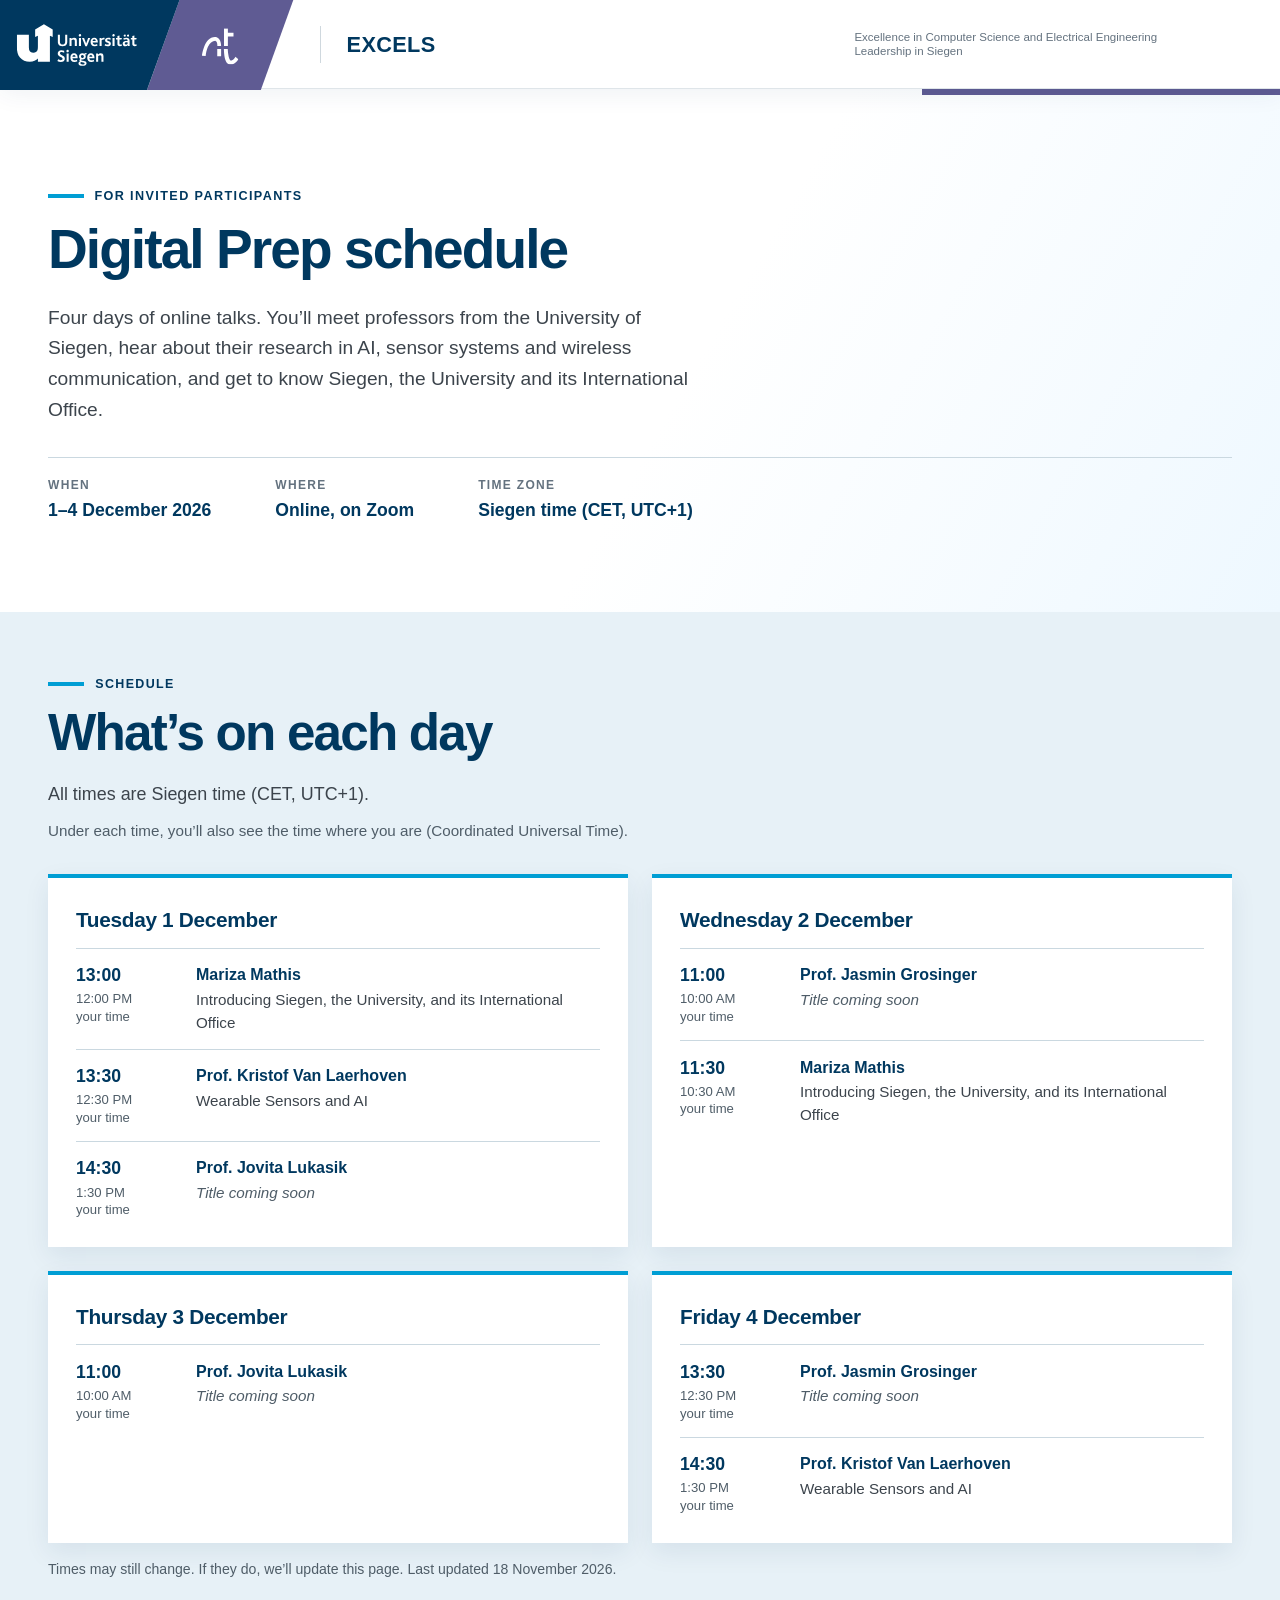
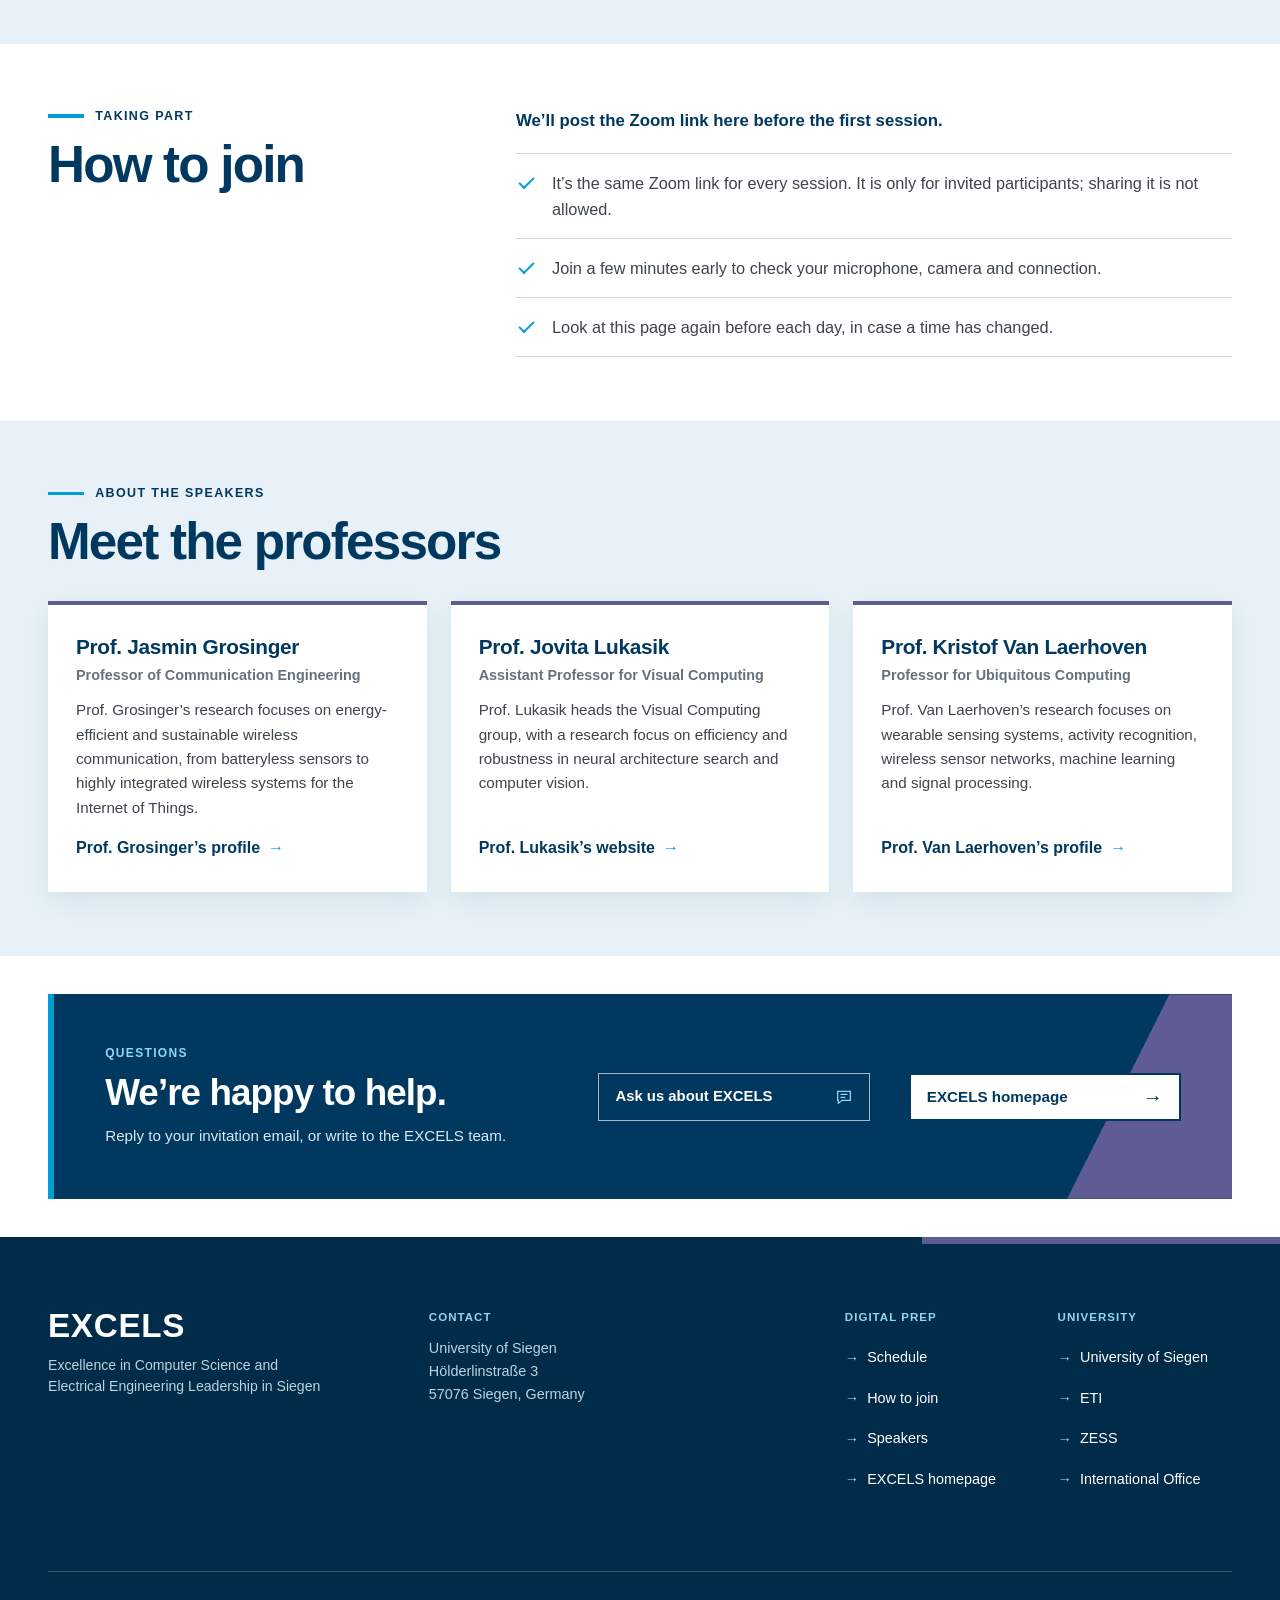
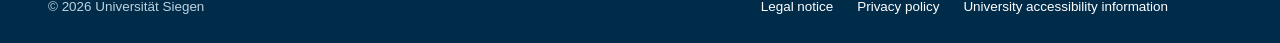
==== digital-prep-2026/index.html @ 5502cc77 "feat: add the Digital Prep 2026 page for invited participants Schedule with each visitor's local tim" ====
<!doctype html>
<html lang="en">
	<head>
		<meta charset="UTF-8" />
		<meta name="viewport" content="width=device-width, initial-scale=1.0" />
		<title>Digital Prep schedule, 1&ndash;4 December 2026 | EXCELS | University of Siegen</title>
		<meta name="description" content="The schedule, the speakers and the Zoom details for EXCELS Digital Prep, online from 1 to 4 December 2026." />
		<!-- For invited participants: kept out of search results and not linked from the main page. -->
		<meta name="robots" content="noindex" />
		<meta name="theme-color" content="#00385f" />
		<meta property="og:type" content="website" />
		<meta property="og:site_name" content="EXCELS &middot; University of Siegen" />
		<meta property="og:title" content="EXCELS Digital Prep schedule, 1&ndash;4 December 2026" />
		<meta property="og:description" content="The schedule, the speakers and how to join EXCELS Digital Prep." />
		<meta property="og:image" content="../Assets/og-excels.jpg" />
		<meta property="og:image:width" content="1200" />
		<meta property="og:image:height" content="630" />
		<meta property="og:image:alt" content="EXCELS, University of Siegen: research-oriented Master&rsquo;s pathway for international Bachelor&rsquo;s students." />
		<meta property="og:locale" content="en_GB" />
		<meta name="twitter:card" content="summary_large_image" />
		<script>document.documentElement.classList.add("js");</script>
		<link rel="icon" type="image/svg+xml" href="../Assets/favicon.svg" />
		<link rel="apple-touch-icon" href="../Assets/apple-touch-icon.png" />
		<link rel="stylesheet" href="../style.css?v=2026-11-18" />
		<style>
			/* Digital Prep page: builds on the shared style.css. */

			.dp-hero-shell {
				position: relative;
				z-index: 1;
				width: min(100%, 82rem);
				margin-inline: auto;
			}

			.dp-facts {
				display: flex;
				flex-wrap: wrap;
				gap: 1rem clamp(2rem, 5vw, 4rem);
				margin: 2rem 0 0;
				padding-top: 1.25rem;
				border-top: 1px solid var(--line);
			}

			.dp-facts dt {
				font-size: 0.75rem;
				font-weight: 700;
				line-height: 1.3;
				letter-spacing: 0.11em;
				text-transform: uppercase;
				color: var(--uni-grey);
			}

			.dp-facts dd {
				margin: 0.3rem 0 0;
				font-size: 1.1rem;
				font-weight: 700;
				line-height: 1.35;
				color: var(--uni-dark-blue);
			}

			.dp-hero-actions { margin-top: 1.75rem; }

			.dp-schedule-section,
			.dp-speakers-section { background: #e7f1f7; }

			.dp-timezone-note {
				margin-top: 0.6rem;
				font-size: 0.95rem;
				line-height: 1.55;
				color: #4f5d68;
			}

			.dp-days,
			.dp-speakers {
				display: grid;
				gap: clamp(1rem, 2vw, 1.5rem);
				margin: clamp(1.5rem, 2.5vw, 2rem) 0 0;
				padding: 0;
				list-style: none;
			}

			.dp-days { grid-template-columns: repeat(2, minmax(0, 1fr)); }
			.dp-speakers { grid-template-columns: repeat(3, minmax(0, 1fr)); }

			.dp-day,
			.dp-speaker-card {
				padding: clamp(1.25rem, 2.5vw, 1.75rem);
				border-top: 0.3rem solid var(--uni-light-blue);
				background: #ffffff;
				box-shadow: 0 0.55rem 1.5rem rgba(0, 56, 95, 0.08);
			}

			.dp-day-title,
			.dp-speaker-card h3 {
				margin: 0;
				font-size: clamp(1.15rem, 1.8vw, 1.3rem);
				line-height: 1.3;
				letter-spacing: -0.015em;
				color: var(--uni-dark-blue);
			}

			.dp-sessions {
				margin: 0.9rem 0 0;
				padding: 0;
				border-top: 1px solid var(--line);
				list-style: none;
			}

			.dp-session {
				display: grid;
				grid-template-columns: 6.5rem minmax(0, 1fr);
				gap: 1rem;
				padding: 0.9rem 0;
				border-bottom: 1px solid var(--line);
			}

			.dp-session:last-child { padding-bottom: 0; border-bottom: 0; }

			.dp-session-time {
				font-size: 1.1rem;
				font-weight: 700;
				line-height: 1.45;
				color: var(--uni-dark-blue);
			}

			.dp-local-time {
				display: block;
				margin-top: 0.1rem;
				font-size: 0.82rem;
				font-weight: 400;
				line-height: 1.35;
				color: #4f5d68;
			}

			/* Keeps the clock time on one line; "your time" wraps below it in narrow columns. */
			.dp-local-clock { white-space: nowrap; }

			.dp-speaker {
				font-weight: 700;
				line-height: 1.45;
				color: var(--uni-dark-blue);
			}

			.dp-talk {
				margin-top: 0.15rem;
				font-size: 0.95rem;
				line-height: 1.5;
			}

			.dp-talk-pending { font-style: italic; color: #4f5d68; }

			.dp-join-layout {
				display: grid;
				grid-template-columns: minmax(0, 0.75fr) minmax(0, 1.25fr);
				align-items: start;
				gap: var(--section-content-gap);
			}

			.dp-checklist {
				margin: 0;
				padding: 0;
				border-top: 1px solid var(--line);
				list-style: none;
			}

			.dp-checklist li {
				position: relative;
				padding: 1rem 0 1rem 2.25rem;
				border-bottom: 1px solid var(--line);
				font-size: 1.02rem;
				line-height: 1.6;
			}

			.dp-checklist li::before {
				content: "";
				position: absolute;
				top: 1.45rem;
				left: 0.2rem;
				width: 0.95rem;
				height: 0.5rem;
				border-bottom: 2px solid var(--uni-light-blue);
				border-left: 2px solid var(--uni-light-blue);
				transform: rotate(-45deg);
			}

			.dp-join-copy {
				display: grid;
				justify-items: start;
				gap: 1.25rem;
			}

			.dp-join-copy .dp-checklist { width: 100%; }

			.dp-zoom-pending {
				font-size: 1.05rem;
				font-weight: 700;
				line-height: 1.5;
				color: var(--uni-dark-blue);
			}

			.dp-speaker-card {
				display: flex;
				flex-direction: column;
				border-top-color: var(--faculty-purple);
			}

			.dp-speaker-role {
				margin-top: 0.3rem;
				font-size: 0.9rem;
				font-weight: 700;
				line-height: 1.4;
				color: var(--uni-grey);
			}

			.dp-speaker-bio {
				margin-top: 0.85rem;
				font-size: 0.95rem;
				line-height: 1.6;
			}

			.dp-speaker-link {
				display: inline-flex;
				align-items: center;
				align-self: flex-start;
				gap: 0.5rem;
				min-height: 2.75rem;
				margin-top: auto;
				padding-top: 0.75rem;
				font-weight: 700;
				color: var(--uni-dark-blue);
			}

			.dp-speaker-link > [aria-hidden="true"] {
				color: var(--uni-light-blue);
				transition: transform 0.2s ease;
			}

			.dp-speaker-link:hover {
				color: var(--uni-hover-blue);
				text-decoration: underline;
				text-decoration-thickness: 2px;
				text-underline-offset: 0.2rem;
			}

			.dp-speaker-link:hover > [aria-hidden="true"] { transform: translateX(0.2rem); }

			@media (max-width: 980px) {
				.dp-join-layout { grid-template-columns: 1fr; gap: 1.25rem; }
			}

			@media (max-width: 900px) {
				.dp-days,
				.dp-speakers { grid-template-columns: 1fr; }
			}

			@media (max-width: 700px) {
				.dp-session { grid-template-columns: 5.5rem minmax(0, 1fr); gap: 0.75rem; }
				.dp-session-time { font-size: 1.02rem; }
			}
		</style>
	</head>
	<body data-zoom-url="">
		<!-- Paste the Zoom invite link into data-zoom-url above. Until then the page says the link will follow; once set, the Join on Zoom buttons appear. -->
		<a class="skip-link" href="#main-content">Skip to main content</a>
		<header class="site-header">
			<div class="header-shell">
				<a class="university-link" href="https://www.uni-siegen.de/en/" aria-label="University of Siegen homepage (opens in a new tab)">
					<img class="university-logo" src="../Assets/uni-siegen-logo.svg" alt="University of Siegen" width="257" height="128" />
				</a>
				<a class="project-brand" href="../" aria-label="EXCELS homepage">
					<span class="project-name">EXCELS</span>
					<span class="project-expansion">Excellence in Computer Science and Electrical Engineering Leadership in Siegen</span>
				</a>
			</div>
		</header>

		<main id="main-content">
			<section class="hero dp-hero" aria-labelledby="dp-title">
				<div class="dp-hero-shell">
					<p class="hero-eyebrow">For invited participants</p>
					<h1 id="dp-title">Digital Prep schedule</h1>
					<p class="hero-lead">Four days of online talks. You&rsquo;ll meet professors from the University of Siegen, hear about their research in AI, sensor systems and wireless communication, and get to know Siegen, the University and its International Office.</p>
					<dl class="dp-facts">
						<div><dt>When</dt><dd>1&ndash;4 December 2026</dd></div>
						<div><dt>Where</dt><dd>Online, on Zoom</dd></div>
						<div><dt>Time zone</dt><dd>Siegen time (CET, UTC+1)</dd></div>
					</dl>
					<div class="dp-hero-actions" data-zoom-ready hidden>
						<a class="application-button application-button-primary" href="#joining" data-zoom-link><span>Join on Zoom</span><span class="application-button-arrow" aria-hidden="true">&rarr;</span></a>
					</div>
				</div>
			</section>

			<section id="schedule" class="section dp-schedule-section" aria-labelledby="schedule-title">
				<div class="section-shell">
					<header class="section-heading">
						<p class="section-eyebrow">Schedule</p>
						<h2 id="schedule-title">What&rsquo;s on each day</h2>
						<p class="section-lead">All times are Siegen time (CET, UTC+1).</p>
						<p class="dp-timezone-note" data-timezone-note hidden></p>
					</header>

					<!-- To change a time, edit both the datetime attribute and the visible time. The local-time line only appears when the two match. -->
					<ol class="dp-days" role="list">
						<li class="dp-day">
							<h3 class="dp-day-title"><time datetime="2026-12-01">Tuesday 1 December</time></h3>
							<ol class="dp-sessions" role="list">
								<li class="dp-session">
									<p class="dp-session-time"><time datetime="2026-12-01T13:00+01:00">13:00</time></p>
									<div>
										<p class="dp-speaker">Mariza Mathis</p>
										<p class="dp-talk">Introducing Siegen, the University, and its International Office</p>
									</div>
								</li>
								<li class="dp-session">
									<p class="dp-session-time"><time datetime="2026-12-01T13:30+01:00">13:30</time></p>
									<div>
										<p class="dp-speaker">Prof. Kristof Van Laerhoven</p>
										<p class="dp-talk">Wearable Sensors and AI</p>
									</div>
								</li>
								<li class="dp-session">
									<p class="dp-session-time"><time datetime="2026-12-01T14:30+01:00">14:30</time></p>
									<div>
										<p class="dp-speaker">Prof. Jovita Lukasik</p>
										<p class="dp-talk dp-talk-pending">Title coming soon</p>
									</div>
								</li>
							</ol>
						</li>
						<li class="dp-day">
							<h3 class="dp-day-title"><time datetime="2026-12-02">Wednesday 2 December</time></h3>
							<ol class="dp-sessions" role="list">
								<li class="dp-session">
									<p class="dp-session-time"><time datetime="2026-12-02T11:00+01:00">11:00</time></p>
									<div>
										<p class="dp-speaker">Prof. Jasmin Grosinger</p>
										<p class="dp-talk dp-talk-pending">Title coming soon</p>
									</div>
								</li>
								<li class="dp-session">
									<p class="dp-session-time"><time datetime="2026-12-02T11:30+01:00">11:30</time></p>
									<div>
										<p class="dp-speaker">Mariza Mathis</p>
										<p class="dp-talk">Introducing Siegen, the University, and its International Office</p>
									</div>
								</li>
							</ol>
						</li>
						<li class="dp-day">
							<h3 class="dp-day-title"><time datetime="2026-12-03">Thursday 3 December</time></h3>
							<ol class="dp-sessions" role="list">
								<li class="dp-session">
									<p class="dp-session-time"><time datetime="2026-12-03T11:00+01:00">11:00</time></p>
									<div>
										<p class="dp-speaker">Prof. Jovita Lukasik</p>
										<p class="dp-talk dp-talk-pending">Title coming soon</p>
									</div>
								</li>
							</ol>
						</li>
						<li class="dp-day">
							<h3 class="dp-day-title"><time datetime="2026-12-04">Friday 4 December</time></h3>
							<ol class="dp-sessions" role="list">
								<li class="dp-session">
									<p class="dp-session-time"><time datetime="2026-12-04T13:30+01:00">13:30</time></p>
									<div>
										<p class="dp-speaker">Prof. Jasmin Grosinger</p>
										<p class="dp-talk dp-talk-pending">Title coming soon</p>
									</div>
								</li>
								<li class="dp-session">
									<p class="dp-session-time"><time datetime="2026-12-04T14:30+01:00">14:30</time></p>
									<div>
										<p class="dp-speaker">Prof. Kristof Van Laerhoven</p>
										<p class="dp-talk">Wearable Sensors and AI</p>
									</div>
								</li>
							</ol>
						</li>
					</ol>

					<p class="key-dates-updated">Times may still change. If they do, we&rsquo;ll update this page. Last updated <time datetime="2026-11-18">18 November 2026</time>.</p>
				</div>
			</section>

			<section id="joining" class="section" aria-labelledby="joining-title">
				<div class="section-shell dp-join-layout">
					<header class="section-heading">
						<p class="section-eyebrow">Taking part</p>
						<h2 id="joining-title">How to join</h2>
					</header>
					<div class="dp-join-copy">
						<p class="dp-zoom-pending" data-zoom-pending>We&rsquo;ll post the Zoom link here before the first session.</p>
						<div data-zoom-ready hidden>
							<a class="application-button application-button-primary" href="#joining" data-zoom-link><span>Join on Zoom</span><span class="application-button-arrow" aria-hidden="true">&rarr;</span></a>
						</div>
						<ul class="dp-checklist" role="list">
							<li>It&rsquo;s the same Zoom link for every session. It is only for invited participants; sharing it is not allowed.</li>
							<li>Join a few minutes early to check your microphone, camera and connection.</li>
							<li>Look at this page again before each day, in case a time has changed.</li>
						</ul>
					</div>
				</div>
			</section>

			<section id="speakers" class="section dp-speakers-section" aria-labelledby="speakers-title">
				<div class="section-shell">
					<header class="section-heading">
						<p class="section-eyebrow">About the speakers</p>
						<h2 id="speakers-title">Meet the professors</h2>
					</header>
					<ul class="dp-speakers" role="list">
						<li class="dp-speaker-card">
							<h3>Prof. Jasmin Grosinger</h3>
							<p class="dp-speaker-role">Professor of Communication Engineering</p>
							<p class="dp-speaker-bio">Prof. Grosinger&rsquo;s research focuses on energy-efficient and sustainable wireless communication, from batteryless sensors to highly integrated wireless systems for the Internet of Things.</p>
							<a class="dp-speaker-link" href="https://www.uni-siegen.de/en/prof-dr-jasmin-grosinger"><span>Prof. Grosinger&rsquo;s profile</span><span aria-hidden="true">&rarr;</span></a>
						</li>
						<li class="dp-speaker-card">
							<h3>Prof. Jovita Lukasik</h3>
							<p class="dp-speaker-role">Assistant Professor for Visual Computing</p>
							<p class="dp-speaker-bio">Prof. Lukasik heads the Visual Computing group, with a research focus on efficiency and robustness in neural architecture search and computer vision.</p>
							<a class="dp-speaker-link" href="https://jovitalukasik.github.io"><span>Prof. Lukasik&rsquo;s website</span><span aria-hidden="true">&rarr;</span></a>
						</li>
						<li class="dp-speaker-card">
							<h3>Prof. Kristof Van Laerhoven</h3>
							<p class="dp-speaker-role">Professor for Ubiquitous Computing</p>
							<p class="dp-speaker-bio">Prof. Van Laerhoven&rsquo;s research focuses on wearable sensing systems, activity recognition, wireless sensor networks, machine learning and signal processing.</p>
							<a class="dp-speaker-link" href="https://ubi29.informatik.uni-siegen.de/usi/team_kvl.html"><span>Prof. Van Laerhoven&rsquo;s profile</span><span aria-hidden="true">&rarr;</span></a>
						</li>
					</ul>
				</div>
			</section>

			<section class="application-invitation" aria-labelledby="dp-contact-title">
				<div class="section-shell">
					<div class="application-final-cta">
						<div class="application-cta-copy">
							<p class="panel-kicker">Questions</p>
							<h2 id="dp-contact-title">We&rsquo;re happy to help.</h2>
							<p class="application-cta-note">Reply to your invitation email, or write to the EXCELS team.</p>
						</div>
						<a id="excels-contact" class="application-contact-link" href="../#faq">
							<span>Ask us about EXCELS</span>
							<svg viewBox="0 0 24 24" width="18" height="18" aria-hidden="true" focusable="false"><path d="M3.5 4.5h17v12h-11l-5 4v-4h-1Z" /><path d="M8 8.5h8M8 12.5h5" /></svg>
						</a>
						<a class="application-button" href="../"><span>EXCELS homepage</span><span class="application-button-arrow" aria-hidden="true">&rarr;</span></a>
					</div>
				</div>
			</section>
		</main>

		<footer class="site-footer">
			<div class="site-footer-main">
				<div class="footer-identity">
					<p class="footer-wordmark">EXCELS</p>
					<p class="footer-expansion">Excellence in Computer Science and Electrical Engineering Leadership in Siegen</p>
				</div>

				<div class="footer-contact">
					<h2 class="footer-heading">Contact</h2>
					<address>University of Siegen<br /><span lang="de">H&ouml;lderlinstra&szlig;e 3</span><br />57076 Siegen, Germany</address>
				</div>

				<nav class="footer-links" aria-label="Footer">
					<div>
						<h2 class="footer-heading">Digital Prep</h2>
						<ul>
							<li><a href="#schedule"><span aria-hidden="true">&rarr;</span>Schedule</a></li>
							<li><a href="#joining"><span aria-hidden="true">&rarr;</span>How to join</a></li>
							<li><a href="#speakers"><span aria-hidden="true">&rarr;</span>Speakers</a></li>
							<li><a href="../"><span aria-hidden="true">&rarr;</span>EXCELS homepage</a></li>
						</ul>
					</div>
					<div>
						<h2 class="footer-heading">University</h2>
						<ul>
							<li><a href="https://www.uni-siegen.de/en/"><span aria-hidden="true">&rarr;</span>University of Siegen</a></li>
							<li><a href="https://www.uni-siegen.de/en/nt/elektrotechnik-informatik/department-of-electrical-engineering-and-computer-science"><span aria-hidden="true">&rarr;</span>ETI</a></li>
							<li><a href="https://www.zess.uni-siegen.de/"><span aria-hidden="true">&rarr;</span>ZESS</a></li>
							<li><a href="https://www.uni-siegen.de/en/team/international-office"><span aria-hidden="true">&rarr;</span>International Office</a></li>
						</ul>
					</div>
				</nav>
			</div>

			<div class="site-footer-legal">
				<p>&copy; <span data-current-year>2026</span> <span lang="de">Universit&auml;t Siegen</span></p>
				<nav aria-label="Legal information">
					<ul>
						<li><a href="https://www.uni-siegen.de/impressum">Legal notice</a></li>
						<li><a href="https://www.uni-siegen.de/en/privacy-policy">Privacy policy</a></li>
						<li><a href="https://www.uni-siegen.de/en/declaration-on-accessibility">University accessibility information</a></li>
					</ul>
				</nav>
			</div>
		</footer>

		<a class="back-to-top" href="#main-content" title="Back to top">
			<svg viewBox="0 0 24 24" width="22" height="22" aria-hidden="true" focusable="false"><path d="M12 19V5M5.5 11.5 12 5l6.5 6.5" /></svg>
			<span class="sr-only">Back to top</span>
		</a>

		<script>
			// Shows the Join on Zoom buttons once data-zoom-url on <body> holds the invite link.
			(() => {
				const zoomUrl = document.body.dataset.zoomUrl?.trim();

				if (!zoomUrl || !/^https:\/\//i.test(zoomUrl)) return;

				document.querySelectorAll("[data-zoom-link]").forEach((link) => { link.href = zoomUrl; });
				document.querySelectorAll("[data-zoom-ready]").forEach((element) => { element.hidden = false; });
				document.querySelectorAll("[data-zoom-pending]").forEach((element) => { element.hidden = true; });
			})();

			// Adds each session's start in the visitor's own time zone under the Siegen time.
			(() => {
				const siegen = "Europe/Berlin";
				let visitor;

				try {
					visitor = Intl.DateTimeFormat().resolvedOptions().timeZone;
				} catch (error) {
					return;
				}

				if (!visitor) return;

				const clock = (date, timeZone) => new Intl.DateTimeFormat("en-GB", { timeZone, hour: "2-digit", minute: "2-digit", hourCycle: "h23" }).format(date);
				const day = (date, timeZone) => new Intl.DateTimeFormat("en-GB", { timeZone, year: "numeric", month: "2-digit", day: "2-digit" }).format(date);
				let firstShown = null;

				document.querySelectorAll(".dp-session-time time[datetime]").forEach((element) => {
					const start = new Date(element.getAttribute("datetime"));

					if (Number.isNaN(start.getTime())) return;
					// A half-edited entry gets no local time rather than a wrong one.
					if (clock(start, siegen) !== element.textContent.trim()) return;

					const sameDay = day(start, visitor) === day(start, siegen);

					if (sameDay && clock(start, visitor) === clock(start, siegen)) return;

					const options = { timeZone: visitor, hour: "numeric", minute: "2-digit" };

					if (!sameDay) options.weekday = "short";

					const local = document.createElement("span");
					const localClock = document.createElement("span");
					local.className = "dp-local-time";
					localClock.className = "dp-local-clock";
					localClock.textContent = new Intl.DateTimeFormat(undefined, options).format(start);
					local.append(localClock, " your\u00a0time");
					element.after(local);
					firstShown = firstShown || start;
				});

				const note = document.querySelector("[data-timezone-note]");

				if (!note || !firstShown) return;

				let zoneName = visitor.replace(/_/g, " ");

				try {
					const part = new Intl.DateTimeFormat("en-GB", { timeZone: visitor, timeZoneName: "long" }).formatToParts(firstShown).find((item) => item.type === "timeZoneName");
					if (part) zoneName = part.value;
				} catch (error) {
					// Keep the time zone name from the device settings.
				}

				note.textContent = `Under each time, you\u2019ll also see the time where you are (${zoneName}).`;
				note.hidden = false;
			})();
		</script>
		<script src="../script.js?v=2026-10-28"></script>
	</body>
</html>
---- style.css ----
:root {
	--uni-dark-blue: #00385f;
	--uni-navy: #002b49;
	--uni-hover-blue: #005b8f;
	--uni-light-blue: #009ed4;
	--uni-pale-blue: #eef8ff;
	--uni-grey: #64727f;
	--uni-text: #3c444c;
	--faculty-purple: #5f5b93;
	--surface-soft: #f7fafc;
	--surface-mist: #e7eef2;
	--line: #cad8e0;
	--line-strong: #adbdc7;
	--on-dark-text: #dce8ef;
	--on-dark-accent: #8fd8f0;
	--focus-ring: var(--uni-hover-blue);
	--font-university: Calibri, Arial, system-ui, -apple-system, "Segoe UI", sans-serif;
	--section-space: clamp(3.5rem, 5vw, 5rem);
	--section-space-compact: clamp(3rem, 4vw, 4rem);
	--section-inline: clamp(1rem, 4vw, 3rem);
	--section-content-gap: clamp(1.75rem, 3vw, 2.5rem);
	--section-major-gap: clamp(3rem, 5vw, 4.5rem);
	--section-transition-space: clamp(2rem, 3vw, 2.5rem);
}

*, *::before, *::after { box-sizing: border-box; }

[hidden] { display: none !important; }

html {
	scroll-behavior: smooth;
	scroll-padding-top: 8rem;
}

body {
	margin: 0;
	background: #ffffff;
	color: var(--uni-text);
	font-family: var(--font-university);
	line-height: 1.7;
	overflow-x: hidden;
}

a { color: inherit; text-decoration: none; }
p { margin: 0; }

a:focus-visible,
button:focus-visible,
summary:focus-visible,
[tabindex]:focus-visible {
	outline: 3px solid var(--focus-ring);
	outline-offset: 4px;
}

.skip-link {
	position: fixed;
	top: 0.75rem;
	left: 0.75rem;
	z-index: 1000;
	padding: 0.65rem 1rem;
	border-radius: 6px;
	background: var(--uni-dark-blue);
	color: #ffffff;
	transform: translateY(-160%);
}

.skip-link:focus { transform: translateY(0); }

.sr-only {
	position: absolute;
	width: 1px;
	height: 1px;
	padding: 0;
	margin: -1px;
	overflow: hidden;
	clip: rect(0, 0, 0, 0);
	white-space: nowrap;
	border: 0;
}

/* Header */

.site-header {
	position: sticky;
	top: 0;
	z-index: 100;
	width: 100%;
	background: #ffffff;
	border-bottom: 1px solid #dfe5e9;
	box-shadow: 0 0.25rem 1.5rem rgba(0, 56, 95, 0.07);
	color: var(--uni-dark-blue);
}

.header-shell {
	position: relative;
	display: grid;
	grid-template-columns: auto minmax(13rem, 1fr) auto;
	align-items: center;
	gap: clamp(1rem, 2vw, 2rem);
	width: 100%;
	min-height: 5.5rem;
	margin-inline: 0;
	padding: 0 clamp(1rem, 4vw, 3rem) 0 0;
}

.university-link {
	position: relative;
	z-index: 2;
	display: block;
	align-self: start;
	flex: none;
	width: clamp(15.4rem, 23vw, 23rem);
	height: clamp(4.693rem, 7.01vw, 7.01rem);
	margin-bottom: min(0rem, calc(5.5rem - clamp(4.693rem, 7.01vw, 7.01rem)));
	background-image: url("Assets/uni-siegen-nt-logo.svg");
	background-repeat: no-repeat;
	background-position: right top;
	background-size: auto 100%;
	overflow: visible;
}

/* The University wordmark fills this share of the lockup; the faculty mark is the background image. */
.university-logo {
	display: block;
	width: 61.190476%;
	height: 100%;
}

.project-brand {
	display: grid;
	grid-template-columns: auto minmax(0, 22rem);
	align-items: center;
	gap: 0.9rem;
	min-width: 0;
	padding-left: clamp(1rem, 2vw, 1.75rem);
	border-left: 1px solid #cfd8de;
}

.project-name {
	font-size: clamp(1.2rem, 1.7vw, 1.55rem);
	font-weight: 700;
	letter-spacing: 0.015em;
}

.project-expansion {
	font-size: 0.72rem;
	font-weight: 400;
	line-height: 1.25;
	color: var(--uni-grey);
}

.site-header nav {
	display: flex;
	align-items: center;
	justify-content: flex-end;
	gap: clamp(0.75rem, 1.5vw, 1.4rem);
}

.site-header nav a {
	position: relative;
	padding: 0.75rem 0;
	font-size: 0.92rem;
	font-weight: 700;
	line-height: 1.2;
	color: var(--uni-text);
	transition: color 0.2s ease;
}

.site-header nav a:not(.nav-application)::after {
	content: "";
	position: absolute;
	left: 0;
	bottom: 0.4rem;
	width: 100%;
	height: 2px;
	background: var(--uni-light-blue);
	transform: scaleX(0);
	transform-origin: right;
	transition: transform 0.2s ease;
}

.site-header nav a:hover { color: var(--uni-dark-blue); }
.site-header nav a:hover::after { transform: scaleX(1); transform-origin: left; }

.site-header nav .nav-application {
	min-height: 2.75rem;
	padding: 0.78rem 1rem;
	background: var(--uni-dark-blue);
	color: #ffffff;
}

.site-header nav .nav-application:hover { background: var(--uni-navy); color: #ffffff; }

.nav-toggle {
	display: none;
	width: 3rem;
	height: 3rem;
	padding: 0.65rem;
	border: 1px solid #b9c6ce;
	background: #ffffff;
	color: var(--uni-dark-blue);
	cursor: pointer;
}

.nav-toggle > span:not(.sr-only) { display: block; width: 100%; height: 2px; margin: 5px 0; background: currentColor; transition: transform 0.2s ease, opacity 0.2s ease; }
.nav-toggle[aria-expanded="true"] > span:nth-of-type(2) { transform: translateY(7px) rotate(45deg); }
.nav-toggle[aria-expanded="true"] > span:nth-of-type(3) { opacity: 0; }
.nav-toggle[aria-expanded="true"] > span:nth-of-type(4) { transform: translateY(-7px) rotate(-45deg); }

/* Hero */

.hero {
	position: relative;
	padding: clamp(3.5rem, 7vw, 6.5rem) clamp(1rem, 4vw, 3rem);
	overflow: hidden;
	background: linear-gradient(120deg, #ffffff 0%, #ffffff 54%, var(--uni-pale-blue) 100%);
	color: var(--uni-text);
}

.hero::before {
	content: "";
	position: absolute;
	top: 0;
	right: 0;
	width: min(28vw, 26rem);
	height: 0.4rem;
	background: var(--faculty-purple);
}

.hero-shell {
	position: relative;
	z-index: 1;
	display: grid;
	grid-template-columns: minmax(0, 1.02fr) minmax(24rem, 0.98fr);
	align-items: start;
	gap: clamp(2.5rem, 6vw, 6rem);
	width: min(100%, 82rem);
	margin-inline: auto;
}

.hero-content { max-width: 43rem; }

.hero-eyebrow {
	display: inline-flex;
	align-items: center;
	gap: 0.65rem;
	margin: 0 0 1.15rem;
	font-size: 0.79rem;
	font-weight: 700;
	line-height: 1.3;
	letter-spacing: 0.11em;
	text-transform: uppercase;
	color: var(--uni-dark-blue);
}

.hero-eyebrow::before {
	content: "";
	width: 2.25rem;
	height: 0.22rem;
	background: var(--uni-light-blue);
}

.hero h1 {
	max-width: 100%;
	margin: 0;
	font-size: clamp(2.7rem, 4.3vw, 4rem);
	font-weight: 700;
	line-height: 0.99;
	letter-spacing: -0.035em;
	color: var(--uni-dark-blue);
}

.hero-lead {
	max-width: 40rem;
	margin: 1.6rem 0 0;
	font-size: clamp(1.05rem, 1.5vw, 1.22rem);
	line-height: 1.6;
	color: var(--uni-text);
}

.hero-actions {
	display: grid;
	justify-items: start;
	gap: 0.6rem;
	margin-top: 2rem;
}

.application-button {
	display: inline-flex;
	align-items: center;
	justify-content: space-between;
	gap: 1rem;
	min-height: 3rem;
	padding: 0.65rem 1rem;
	border: 2px solid var(--uni-dark-blue);
	background: #ffffff;
	font: inherit;
	font-size: 0.95rem;
	font-weight: 800;
	line-height: 1.2;
	color: var(--uni-dark-blue);
	text-align: center;
	text-decoration: none;
	white-space: nowrap;
	transition: background 0.2s ease, border-color 0.2s ease, color 0.2s ease, transform 0.2s ease;
}

.application-button:hover {
	background: var(--uni-pale-blue);
	transform: translateY(-2px);
}

.application-button > span:first-child {
	flex: none;
	white-space: nowrap;
}

.application-button-arrow {
	flex: none;
	font-size: 1.25rem;
	font-weight: 400;
	line-height: 1;
	transition: transform 0.2s ease;
}

.application-button:hover .application-button-arrow { transform: translateX(0.2rem); }

.application-button-primary {
	min-width: 15rem;
	border-color: var(--uni-dark-blue);
	background: var(--uni-dark-blue);
	color: #ffffff;
}

.application-button-primary:hover {
	border-color: var(--uni-hover-blue);
	background: var(--uni-hover-blue);
}

.application-deadline {
	display: grid;
	grid-template-columns: 1.75rem minmax(0, 1fr);
	align-items: center;
	gap: 0.55rem;
	color: var(--uni-dark-blue);
	text-align: left;
}

.application-deadline svg {
	width: 1.75rem;
	height: 1.75rem;
	fill: none;
	stroke: var(--uni-light-blue);
	stroke-width: 1.7;
	stroke-linecap: round;
	stroke-linejoin: round;
}

.application-deadline > span { min-width: 0; }

.application-deadline-label {
	display: block;
	font-size: 0.72rem;
	font-weight: 700;
	line-height: 1.3;
	letter-spacing: 0.055em;
	text-transform: uppercase;
	color: var(--uni-grey);
}

.application-deadline-value {
	display: block;
	margin-top: 0.08rem;
	font-size: 0.9rem;
	font-weight: 700;
	line-height: 1.35;
}

.hero-media { position: relative; align-self: start; margin: 0; }

.hero-image-frame {
	position: relative;
	overflow: hidden;
	aspect-ratio: 16 / 9;
	background: #d8e4ea;
}

.hero-image-frame::after {
	content: "";
	position: absolute;
	inset: 0;
	background: var(--faculty-purple);
	clip-path: polygon(100% 0, 100% 100%, 76% 100%);
	pointer-events: none;
}

.hero-image-frame img {
	display: block;
	width: 100%;
	height: 100%;
	object-fit: cover;
	object-position: 50% 48%;
}

.hero-glance {
	position: relative;
	z-index: 2;
	width: min(22rem, calc(100% - 2rem));
	margin: -2rem 0 0 -2.25rem;
	padding: 1.5rem 1.65rem;
	border: 1px solid #cfd8de;
	background: #ffffff;
	box-shadow: 0 0.75rem 2rem rgba(0, 56, 95, 0.06);
}

.hero-glance-kicker {
	margin: 0 0 0.75rem;
	font-size: 0.72rem;
	font-weight: 700;
	line-height: 1.3;
	letter-spacing: 0.08em;
	text-transform: uppercase;
	color: var(--uni-dark-blue);
}

.hero-glance-list {
	display: grid;
	gap: 0.8rem;
	margin: 0;
}

.hero-glance-list div + div {
	padding-top: 0.8rem;
	border-top: 1px solid #dfe5e9;
}

.hero-glance-list dt {
	font-size: 1.05rem;
	font-weight: 700;
	line-height: 1.35;
	color: var(--uni-dark-blue);
}

.hero-glance-list dd {
	margin: 0.15rem 0 0;
	font-size: 0.95rem;
	line-height: 1.45;
	color: var(--uni-text);
}

/* Shared section structure */

.section {
	padding: var(--section-space) var(--section-inline);
	background: #ffffff;
	color: var(--uni-text);
}

.section-shell {
	width: min(100%, 82rem);
	margin-inline: auto;
}

.section-heading {
	max-width: 48rem;
}

.section-eyebrow {
	display: flex;
	align-items: center;
	gap: 0.7rem;
	margin: 0 0 0.85rem;
	font-size: 0.78rem;
	font-weight: 700;
	line-height: 1.3;
	letter-spacing: 0.11em;
	text-transform: uppercase;
	color: var(--uni-dark-blue);
}

.section-eyebrow::before {
	content: "";
	width: 2.25rem;
	height: 0.22rem;
	background: var(--uni-light-blue);
}

.section h2 {
	margin: 0;
	font-size: clamp(2.25rem, 4vw, 3.35rem);
	font-weight: 700;
	line-height: 1.05;
	letter-spacing: -0.035em;
	color: var(--uni-dark-blue);
}

.section h2.section-eyebrow {
	margin: 0 0 0.85rem;
	font-size: 0.78rem;
	line-height: 1.3;
	letter-spacing: 0.11em;
}

.section-lead {
	max-width: 46rem;
	margin-top: 1.25rem;
	font-size: clamp(1.04rem, 1.4vw, 1.18rem);
	line-height: 1.65;
	color: var(--uni-text);
}

.panel-kicker {
	margin: 0 0 0.75rem;
	font-size: 0.75rem;
	font-weight: 700;
	line-height: 1.3;
	letter-spacing: 0.11em;
	text-transform: uppercase;
	color: #a9def1;
}

.link-rows {
	display: grid;
	margin: var(--section-content-gap) 0 0;
	padding: 0;
	border-top: 1px solid var(--line);
	list-style: none;
}

.link-rows li { border-bottom: 1px solid var(--line); }

.link-rows a {
	display: flex;
	align-items: center;
	justify-content: space-between;
	gap: 1.25rem;
	min-height: 3.5rem;
	padding: 0.8rem 0.25rem 0.8rem 0;
	font-size: 1rem;
	font-weight: 700;
	line-height: 1.4;
	color: var(--uni-dark-blue);
	transition: color 0.2s ease;
}

.link-rows a > [aria-hidden="true"] {
	flex: none;
	font-size: 1.2rem;
	font-weight: 400;
	color: var(--uni-light-blue);
	transition: transform 0.2s ease;
}

.link-rows a:hover { color: var(--uni-hover-blue); }
.link-rows a:hover > [aria-hidden="true"] { transform: translateX(0.25rem); }

/* Quick facts */

.overview-section {
	padding-block: var(--section-space-compact);
	background: var(--surface-mist);
}

.overview-section .section-heading { margin-bottom: var(--section-content-gap); }

.glance-stats {
	display: grid;
	grid-template-columns: repeat(4, minmax(0, 1fr));
	gap: clamp(1.5rem, 4vw, 4rem);
	margin: 0;
}

.glance-stats > div { min-width: 0; }

.glance-stats dt {
	font-size: 0.76rem;
	font-weight: 700;
	line-height: 1.35;
	letter-spacing: 0.065em;
	text-transform: uppercase;
	color: #586773;
}

.glance-stats dd {
	margin: 0.65rem 0 0;
	font-size: clamp(1.25rem, 2vw, 1.65rem);
	font-weight: 700;
	line-height: 1.18;
	letter-spacing: -0.025em;
	color: var(--uni-dark-blue);
}

/* Eligibility */

.eligibility-section h2 { max-width: 18ch; }

.eligibility-layout {
	display: grid;
	grid-template-columns: minmax(0, 1.1fr) minmax(20rem, 0.9fr);
	align-items: start;
	gap: clamp(3rem, 5vw, 5rem);
}

.eligibility-list {
	display: grid;
	gap: 0;
	margin: clamp(1.5rem, 2.5vw, 1.875rem) 0 0;
	padding: 0;
	border-top: 1px solid #d8e1e6;
	list-style: none;
}

.eligibility-list li {
	position: relative;
	display: grid;
	grid-template-columns: 10.5rem minmax(0, 1fr);
	gap: 1.25rem;
	padding: 0.8rem 0 0.8rem 2rem;
	border-bottom: 1px solid #d8e1e6;
}

.eligibility-list li::before {
	content: "";
	position: absolute;
	top: 1.1rem;
	left: 0.15rem;
	width: 0.8rem;
	height: 0.42rem;
	border-bottom: 3px solid var(--uni-light-blue);
	border-left: 3px solid var(--uni-light-blue);
	transform: rotate(-45deg);
}

.eligibility-list strong {
	font-size: 0.94rem;
	line-height: 1.45;
	color: var(--uni-dark-blue);
}

.eligibility-list span {
	font-size: 0.98rem;
	line-height: 1.45;
	color: var(--uni-text);
}

.outreach-panel {
	display: flex;
	flex-direction: column;
	gap: 1.5rem;
	align-self: center;
	min-width: 0;
	width: 100%;
	margin: 0;
}

.outreach-map {
	display: block;
	width: 100%;
	height: auto;
}

.outreach-glance {
	--focus-ring: var(--on-dark-accent);
	width: 100%;
	padding: clamp(1.35rem, 2.5vw, 2rem);
	background: var(--uni-dark-blue);
	color: #ffffff;
	text-align: left;
}

.outreach-glance .panel-kicker { color: inherit; }

.outreach-glance-copy {
	font-size: 1.05rem;
	line-height: 1.6;
	color: inherit;
}

/* Pathway */

.pathway-section { background: var(--uni-pale-blue); }

.pathway-heading,
.pathway-heading .section-lead { max-width: 100%; }

.process-track {
	display: grid;
	grid-template-columns: repeat(4, minmax(0, 1fr));
	gap: 1px;
	margin: var(--section-content-gap) 0 0;
	padding: 1px;
	background: var(--line);
	list-style: none;
}

.process-step {
	display: flex;
	flex-direction: column;
	min-width: 0;
	min-height: 17rem;
	padding: clamp(1.25rem, 2vw, 1.65rem);
	background: var(--surface-soft);
}

.process-number {
	display: inline-flex;
	align-items: center;
	justify-content: center;
	width: 2.75rem;
	height: 2.75rem;
	margin: 0 0 1.35rem;
	background: var(--uni-dark-blue);
	font-size: 0.78rem;
	font-weight: 700;
	letter-spacing: 0.06em;
	color: #ffffff;
}

.process-step > div { min-width: 0; }

.process-step h3 {
	margin: 0;
	font-size: clamp(1.2rem, 1.8vw, 1.45rem);
	line-height: 1.15;
	letter-spacing: -0.02em;
	color: var(--uni-dark-blue);
}

.process-step p {
	margin-top: 0.85rem;
	font-size: 0.88rem;
	line-height: 1.55;
	color: var(--uni-text);
}

/* Master's study and research */

.study-research-heading,
.study-research-heading .section-lead { max-width: 100%; }

.degree-grid {
	display: grid;
	grid-template-columns: repeat(3, minmax(0, 1fr));
	gap: 1.25rem;
	margin-top: var(--section-content-gap);
}

.degree-card {
	display: flex;
	flex-direction: column;
	min-width: 0;
	padding: clamp(1.75rem, 3vw, 2.5rem);
	border: 1px solid var(--line);
	background: var(--surface-soft);
}

.degree-card-header {
	padding-bottom: 1.5rem;
	border-bottom: 1px solid var(--line);
}

.degree-type {
	display: flex;
	align-items: center;
	gap: 0.65rem;
	margin: 0 0 0.6rem;
	font-size: 0.76rem;
	font-weight: 700;
	line-height: 1.35;
	letter-spacing: 0.08em;
	text-transform: uppercase;
	color: var(--uni-grey);
}

.degree-type span {
	padding: 0.3rem 0.5rem;
	background: var(--uni-dark-blue);
	font-size: 0.68rem;
	color: #ffffff;
}

.degree-card h3 {
	margin: 0;
	font-size: clamp(2rem, 3.2vw, 2.7rem);
	line-height: 1.05;
	letter-spacing: -0.03em;
	color: var(--uni-dark-blue);
}

.degree-summary {
	margin: 1.5rem 0 2rem;
	font-size: 1rem;
	line-height: 1.65;
	color: var(--uni-text);
}

.official-programme-link {
	display: flex;
	align-items: center;
	justify-content: space-between;
	gap: 1rem;
	min-height: 3rem;
	margin-top: auto;
	padding-top: 0.85rem;
	border-top: 1px solid var(--line);
	font-size: 0.95rem;
	font-weight: 700;
	line-height: 1.35;
	color: var(--uni-dark-blue);
	transition: color 0.2s ease;
}

.official-programme-link > [aria-hidden="true"] {
	flex: none;
	font-size: 1.2rem;
	font-weight: 400;
	color: var(--uni-light-blue);
	transition: transform 0.2s ease;
}

.official-programme-link:hover { color: var(--uni-hover-blue); }
.official-programme-link:hover > [aria-hidden="true"] { transform: translateX(0.25rem); }

.masters-admission-note {
	--focus-ring: var(--on-dark-accent);
	display: grid;
	grid-template-columns: minmax(0, 1fr) minmax(22.5rem, 0.62fr);
	align-items: end;
	gap: clamp(2rem, 5vw, 5rem);
	margin-top: var(--section-content-gap);
	padding: clamp(2rem, 4vw, 3.25rem);
	background: var(--uni-dark-blue);
	color: #ffffff;
}

.masters-admission-note .panel-kicker { color: var(--on-dark-accent); }

.masters-admission-note h3 {
	margin: 0;
	font-size: clamp(1.65rem, 3vw, 2.3rem);
	line-height: 1.1;
	letter-spacing: -0.025em;
	color: #ffffff;
}

.masters-admission-note > div > p:last-child {
	margin-top: 1rem;
	font-size: 0.96rem;
	line-height: 1.65;
	color: var(--on-dark-text);
}

.masters-admission-links {
	display: grid;
	gap: 0.7rem;
	margin: 0;
	padding: 0;
	list-style: none;
}

.masters-admission-links a {
	display: flex;
	align-items: center;
	justify-content: space-between;
	gap: 1rem;
	min-height: 3.3rem;
	padding: 0.85rem 1rem;
	border: 1px solid rgba(255, 255, 255, 0.55);
	font-size: 0.88rem;
	font-weight: 700;
	line-height: 1.4;
	color: #ffffff;
}

.masters-admission-links a:hover { background: rgba(255, 255, 255, 0.1); }
.masters-admission-links a > [aria-hidden="true"] { flex: none; color: var(--on-dark-accent); }

.zess-environment,
.zess-stories {
	margin-top: var(--section-major-gap);
}

.zess-stories-heading h3,
.zess-research-heading h3 {
	margin: 0;
	font-size: clamp(1.9rem, 3.2vw, 2.7rem);
	line-height: 1.08;
	letter-spacing: -0.03em;
	color: var(--uni-dark-blue);
}

.zess-research-intro {
	max-width: 76rem;
	margin-top: 1.25rem;
	font-size: clamp(1.04rem, 1.4vw, 1.18rem);
	line-height: 1.55;
	text-wrap: pretty;
	color: var(--uni-text);
}

.zess-research-cards {
	display: grid;
	grid-template-columns: repeat(3, minmax(0, 1fr));
	gap: clamp(1.25rem, 2.5vw, 2.25rem);
	margin-top: var(--section-content-gap);
}

.zess-research-card {
	display: flex;
	flex-direction: column;
	min-width: 0;
}

.zess-research-card img {
	display: block;
	width: 100%;
	height: auto;
	aspect-ratio: 3 / 2;
	border-radius: 0.2rem;
	background: var(--uni-pale-blue);
	object-fit: cover;
}

.research-card-data img { object-position: 50% 18%; }
.research-card-imaging img { object-position: 50% 52%; }

.zess-research-card h4 {
	margin: 1rem 0 0;
	font-size: clamp(1.25rem, 2vw, 1.5rem);
	line-height: 1.15;
	letter-spacing: -0.02em;
	text-wrap: balance;
	color: var(--uni-dark-blue);
}

.zess-research-card > p {
	margin-top: 0.65rem;
	font-size: 0.98rem;
	line-height: 1.55;
	color: var(--uni-text);
}

.zess-research-card > .research-credit {
	margin-top: 0.8rem;
	font-size: 0.75rem;
	line-height: 1.4;
	color: var(--uni-grey);
}

.zess-story-grid {
	display: grid;
	grid-template-columns: repeat(3, minmax(0, 1fr));
	gap: clamp(1.5rem, 3vw, 3rem);
	margin-top: var(--section-content-gap);
}

.zess-story-card {
	--focus-ring: var(--on-dark-accent);
	display: flex;
	flex-direction: column;
	min-width: 0;
	background: var(--uni-dark-blue);
}

.zess-story-image {
	overflow: hidden;
	aspect-ratio: 16 / 9;
	background: var(--uni-dark-blue);
	clip-path: polygon(0 0, 100% 0, 80% 100%, 0 100%);
}

.zess-story-image img {
	display: block;
	width: 100%;
	height: 100%;
	object-fit: cover;
}

.zess-story-forum .zess-story-image img { object-position: 50% 45%; }

.zess-story-awards .zess-story-image img {
	object-position: 50% 28%;
	transform: scale(1.18);
}

.zess-story-copy {
	display: flex;
	flex: 1;
	flex-direction: column;
	justify-content: flex-start;
	padding: clamp(1.5rem, 2.6vw, 2.25rem);
}

.zess-story-copy h4 {
	margin: 0;
	font-size: clamp(1.45rem, 2.2vw, 1.85rem);
	line-height: 1.08;
	letter-spacing: -0.025em;
	color: #ffffff;
}

.zess-story-copy > p:not(.panel-kicker):not(.zess-story-credit) {
	margin-top: 1rem;
	font-size: 0.94rem;
	line-height: 1.6;
	color: var(--on-dark-text);
}

.zess-story-credit {
	margin-top: auto;
	padding-top: 1.35rem;
	font-size: 0.72rem;
	line-height: 1.45;
	color: #a9c2d1;
}

.zess-link {
	display: inline-flex;
	align-items: center;
	gap: 0.6rem;
	align-self: flex-start;
	margin-top: 1.4rem;
	padding-bottom: 0.25rem;
	border-bottom: 2px solid var(--uni-light-blue);
	font-size: 0.92rem;
	font-weight: 700;
	line-height: 1.4;
	color: #ffffff;
}

.zess-link:hover { color: #c6effc; }

/* Life in Siegen and student support */

.siegen-experience-section { background: var(--surface-mist); }

.siegen-experience-heading { max-width: none; }

.siegen-experience-lead,
.student-support-lead {
	margin: 0;
	font-size: clamp(1.04rem, 1.4vw, 1.18rem);
	line-height: 1.6;
	color: var(--uni-text);
}

.siegen-experience-lead {
	max-width: none;
	margin-top: 1.35rem;
}

.siegen-experience-grid {
	display: grid;
	grid-template-columns: minmax(22rem, 0.8fr) minmax(0, 1.2fr);
	align-items: center;
	gap: clamp(2rem, 5vw, 4.5rem);
	margin-top: var(--section-content-gap);
}

.siegen-link-panel {
	min-width: 0;
	width: 100%;
	max-width: 29rem;
}

.siegen-link-panel h3 {
	margin: 0;
	font-size: clamp(1.9rem, 3vw, 2.6rem);
	line-height: 1.06;
	letter-spacing: -0.03em;
	color: var(--uni-dark-blue);
}

.siegen-city-media {
	position: relative;
	min-width: 0;
	width: min(100%, 44rem);
	margin: 0;
	justify-self: end;
}

.siegen-city-image {
	position: relative;
	overflow: hidden;
	aspect-ratio: 16 / 9;
	background: #d8e4ea;
}

.siegen-city-image::after {
	content: "";
	position: absolute;
	inset: 0;
	background: var(--faculty-purple);
	clip-path: polygon(100% 0, 100% 100%, 76% 100%);
	pointer-events: none;
}

.siegen-city-image img {
	display: block;
	width: 100%;
	height: 100%;
	object-fit: cover;
	object-position: 50% 44%;
}

.student-support-section { padding-bottom: var(--section-transition-space); }

.student-support-layout {
	display: grid;
	grid-template-columns: minmax(0, 0.95fr) minmax(24rem, 1fr);
	grid-template-areas: "visual copy";
	align-items: center;
	gap: clamp(3rem, 7vw, 7rem);
}

.student-support-copy {
	grid-area: copy;
	min-width: 0;
}

.student-support-lead {
	max-width: 43rem;
	margin-top: 1.35rem;
}

.student-support-media {
	grid-area: visual;
	min-width: 0;
	margin: 0;
}

.student-support-media img {
	display: block;
	width: 100%;
	height: auto;
	aspect-ratio: 6 / 5;
	clip-path: polygon(12% 0, 100% 0, 88% 100%, 0 100%);
	object-fit: cover;
	object-position: 50% 42%;
}

/* Application guide */

.application-section { padding-top: var(--section-transition-space); }

.application-heading,
.application-heading .section-lead { max-width: 100%; }

.application-checklist-block { margin-top: var(--section-major-gap); }

.application-subheading { max-width: 58rem; }
.application-subheading .panel-kicker { color: var(--uni-dark-blue); }

.application-subheading h3 {
	margin: 0;
	font-size: clamp(1.65rem, 3vw, 2.3rem);
	line-height: 1.1;
	letter-spacing: -0.025em;
	color: var(--uni-dark-blue);
}

.application-process-list {
	display: grid;
	grid-template-columns: repeat(5, minmax(0, 1fr));
	gap: 1px;
	margin: 2rem 0 0;
	padding: 1px;
	background: var(--line);
	list-style: none;
}

.application-process-list li {
	display: flex;
	flex-direction: column;
	min-width: 0;
	min-height: 17rem;
	padding: clamp(1.25rem, 2vw, 1.65rem);
	background: var(--surface-soft);
}

.application-process-list li > div { min-width: 0; }

.application-step-number {
	display: inline-flex;
	align-items: center;
	justify-content: center;
	flex: none;
	width: 3.25rem;
	height: 3.25rem;
	margin: 0 0 1.35rem;
	background: var(--uni-dark-blue);
	font-size: 0.86rem;
	font-weight: 700;
	letter-spacing: 0.06em;
	color: #ffffff;
}

.application-process-list h4 {
	margin: 0;
	font-size: clamp(1.08rem, 1.55vw, 1.3rem);
	line-height: 1.15;
	letter-spacing: -0.02em;
	text-wrap: balance;
	color: var(--uni-dark-blue);
}

.application-process-list p {
	margin-top: 0.85rem;
	font-size: 0.88rem;
	line-height: 1.55;
	color: var(--uni-text);
}

.application-process-list a,
.key-date-copy a {
	font-weight: 700;
	color: var(--uni-dark-blue);
	text-decoration: underline;
	text-decoration-color: var(--uni-light-blue);
	text-decoration-thickness: 2px;
	text-underline-offset: 0.2rem;
}

.application-process-list a:hover,
.key-date-copy a:hover { color: var(--uni-hover-blue); }

.application-materials { margin-top: var(--section-major-gap); }

.application-materials-layout {
	display: grid;
	grid-template-columns: minmax(0, 2fr) minmax(18rem, 0.8fr);
	align-items: start;
	gap: clamp(2rem, 5vw, 4.5rem);
	margin-top: var(--section-content-gap);
}

.application-materials-list {
	display: grid;
	gap: 0.75rem;
	margin: 0;
	padding: 0;
	list-style: none;
}

.application-material-item {
	border: 1px solid var(--line-strong);
	background: #ffffff;
}

.application-material-item summary {
	position: relative;
	display: flex;
	align-items: center;
	min-height: 4.25rem;
	padding: 0.9rem 3.75rem 0.9rem 1.35rem;
	list-style: none;
	color: var(--uni-dark-blue);
	cursor: pointer;
	transition: background 0.2s ease, color 0.2s ease;
}

.application-material-item summary::-webkit-details-marker { display: none; }
.application-material-item summary::marker { content: ""; }

.application-material-item summary::after {
	content: "";
	position: absolute;
	right: 1.35rem;
	top: 50%;
	width: 0.65rem;
	height: 0.65rem;
	border-right: 2px solid var(--uni-light-blue);
	border-bottom: 2px solid var(--uni-light-blue);
	transform: translateY(-70%) rotate(45deg);
	transition: transform 0.2s ease;
}

.application-material-item details[open] summary { background: var(--surface-soft); }
.application-material-item details[open] summary::after { transform: translateY(-25%) rotate(225deg); }
.application-material-item summary:hover { color: var(--uni-hover-blue); }

.application-material-title {
	font-size: clamp(1.08rem, 1.55vw, 1.3rem);
	font-weight: 700;
	line-height: 1.2;
	letter-spacing: -0.02em;
}

.application-material-answer {
	padding: 1.1rem 3.75rem 1.35rem 1.35rem;
	border-top: 1px solid #d7e1e6;
	font-size: 0.95rem;
	line-height: 1.6;
	color: var(--uni-text);
}

.application-material-answer p { margin: 0; }

.application-ready-card {
	display: grid;
	gap: 1rem;
	padding: clamp(1.5rem, 2vw, 2rem);
	background: #eef3f6;
	color: var(--uni-dark-blue);
}

.application-ready-icon {
	fill: none;
	stroke: var(--uni-dark-blue);
	stroke-width: 1.8;
	stroke-linecap: round;
	stroke-linejoin: round;
}

.application-ready-card .panel-kicker {
	margin: 0;
	color: var(--uni-dark-blue);
}

.application-ready-copy {
	font-size: 1rem;
	line-height: 1.55;
	color: var(--uni-dark-blue);
}

.application-ready-link {
	display: flex;
	align-items: center;
	justify-content: space-between;
	gap: 0.5rem;
	min-height: 3.75rem;
	margin-top: 0.35rem;
	padding: 0.9rem 1rem;
	background: var(--uni-dark-blue);
	font-weight: 700;
	line-height: 1.25;
	color: #ffffff;
	transition: background 0.2s ease;
}

.application-ready-link:hover { background: var(--uni-hover-blue); }

.application-review-note {
	margin-top: 0.4rem;
	padding-top: 1rem;
	border-top: 1px solid var(--line);
	font-size: 0.82rem;
	line-height: 1.5;
	color: var(--uni-dark-blue);
}

/* Key dates */

.key-dates-section {
	padding-block: var(--section-space-compact);
	background: #e7f1f7;
}

.key-dates-heading,
.key-dates-heading .section-lead { max-width: none; }

.key-dates-list {
	margin: clamp(1.5rem, 2.5vw, 2rem) 0 0;
	padding: 0;
	border-top: 1px solid #b9ccd7;
	list-style: none;
}

.key-dates-list li {
	display: grid;
	grid-template-columns: 3.1rem minmax(12rem, 14rem) minmax(0, 1fr);
	align-items: start;
	column-gap: clamp(1.5rem, 2.4vw, 2.25rem);
	padding: 1rem 0;
	border-bottom: 1px solid #b9ccd7;
}

.key-date-icon {
	display: inline-grid;
	place-items: center;
	width: 3.1rem;
	height: 3.1rem;
	background: var(--uni-dark-blue);
	border-radius: 50%;
	box-shadow: 0 0.55rem 1rem rgba(0, 56, 95, 0.16);
	color: #ffffff;
	line-height: 1;
}

.key-date-icon svg {
	width: 1.55rem;
	height: 1.55rem;
	fill: none;
	stroke: currentColor;
	stroke-width: 1.8;
	stroke-linecap: round;
	stroke-linejoin: round;
}

/* Top padding centres the first line of text on the 3.1rem icon. */
.key-date-window {
	padding-top: 0.78rem;
	font-size: 1rem;
	line-height: 1.55;
	color: var(--uni-text);
}

.key-date-copy {
	min-width: 0;
	padding-top: 0.68rem;
}

.key-date-copy h3 {
	margin: 0;
	font-size: clamp(1.05rem, 1.7vw, 1.3rem);
	line-height: 1.35;
	letter-spacing: -0.015em;
	color: var(--uni-dark-blue);
}

.key-date-copy p {
	max-width: 53rem;
	margin: 0.35rem 0 0;
	font-size: 0.92rem;
	line-height: 1.5;
}

.key-dates-updated {
	margin-top: 1rem;
	font-size: 0.88rem;
	line-height: 1.5;
	color: #4f5d68;
}

/* FAQ */

.faq-section {
	padding-bottom: var(--section-transition-space);
	background: var(--surface-soft);
}

.faq-heading { max-width: none; }

.faq-heading .section-lead {
	max-width: 100%;
	font-size: 1rem;
}

.faq-groups {
	display: grid;
	gap: 0.75rem;
	margin-top: var(--section-content-gap);
}

.faq-group {
	border: 1px solid var(--line-strong);
	background: #ffffff;
	scroll-margin-top: 8rem;
}

.faq-group-header {
	position: relative;
	margin: 0;
	padding: 1.35rem 4rem 1.35rem 1.5rem;
	list-style: none;
	cursor: pointer;
	transition: background 0.2s ease;
}

.faq-group-header::-webkit-details-marker { display: none; }
.faq-group-header::marker { content: ""; }

.faq-group-header::after {
	content: "";
	position: absolute;
	right: 1.5rem;
	top: 50%;
	width: 0.75rem;
	height: 0.75rem;
	border-right: 2px solid var(--uni-dark-blue);
	border-bottom: 2px solid var(--uni-dark-blue);
	transform: translateY(-70%) rotate(45deg);
	transition: transform 0.2s ease;
}

.faq-group[open] > .faq-group-header,
.faq-group-header:hover { background: var(--surface-soft); }

.faq-group[open] > .faq-group-header::after { transform: translateY(-25%) rotate(225deg); }

.faq-group-header h3 {
	display: grid;
	gap: 0.3rem;
	margin: 0;
	font-weight: 700;
	color: var(--uni-dark-blue);
}

.faq-group-kicker {
	font-size: 0.7rem;
	line-height: 1.4;
	letter-spacing: 0.08em;
	text-transform: uppercase;
	color: var(--faculty-purple);
}

.faq-group-title {
	display: block;
	font-size: clamp(1.45rem, 2.3vw, 1.9rem);
	line-height: 1.2;
	letter-spacing: -0.02em;
}

.faq-list {
	display: grid;
	gap: 0.75rem;
	margin: 0;
	padding: 1.5rem;
	border-top: 1px solid var(--line);
	background: var(--surface-soft);
}

.faq-item {
	border: 1px solid var(--line-strong);
	background: #ffffff;
}

.faq-item summary {
	position: relative;
	padding: 1.25rem 3.75rem 1.25rem 1.5rem;
	list-style: none;
	font-size: 1.03rem;
	font-weight: 700;
	line-height: 1.45;
	color: var(--uni-dark-blue);
	cursor: pointer;
	transition: color 0.2s ease;
}

.faq-item summary::-webkit-details-marker { display: none; }
.faq-item summary::marker { content: ""; }

.faq-item summary::after {
	content: "";
	position: absolute;
	right: 1.5rem;
	top: 50%;
	width: 0.65rem;
	height: 0.65rem;
	border-right: 2px solid var(--uni-light-blue);
	border-bottom: 2px solid var(--uni-light-blue);
	transform: translateY(-70%) rotate(45deg);
	transition: transform 0.2s ease;
}

.faq-item[open] summary::after { transform: translateY(-25%) rotate(225deg); }
.faq-item summary:hover { color: var(--uni-hover-blue); }

.faq-answer {
	padding: 1.2rem 1.5rem 1.45rem;
	border-top: 1px solid var(--line);
	font-size: 0.96rem;
	line-height: 1.65;
	color: var(--uni-text);
}

.faq-answer p + p { margin-top: 0.85rem; }

.faq-answer a {
	font-weight: 700;
	color: var(--uni-hover-blue);
	text-decoration: underline;
	text-underline-offset: 0.2em;
}

.faq-answer a:hover { color: var(--faculty-purple); }

/* Closing call to action */

.application-invitation {
	padding: var(--section-transition-space) var(--section-inline);
	background: #ffffff;
	color: var(--uni-text);
}

.application-final-cta {
	--focus-ring: var(--on-dark-accent);
	position: relative;
	display: grid;
	grid-template-columns: minmax(0, 1fr) minmax(14rem, 17rem) minmax(14rem, 17rem);
	align-items: center;
	gap: clamp(1.25rem, 3vw, 3rem);
	overflow: hidden;
	padding: clamp(2rem, 4vw, 3.25rem);
	border-left: 0.4rem solid var(--uni-light-blue);
	background: var(--uni-dark-blue);
	color: #ffffff;
}

.application-final-cta::after {
	content: "";
	position: absolute;
	top: 0;
	right: 0;
	bottom: 0;
	z-index: 0;
	width: 14%;
	background: var(--faculty-purple);
	clip-path: polygon(62% 0, 100% 0, 100% 100%, 0 100%);
}

.application-final-cta > * {
	position: relative;
	z-index: 1;
}

.application-final-cta .panel-kicker { color: var(--on-dark-accent); }

.application-final-cta h2 {
	margin: 0;
	font-size: clamp(1.65rem, 3vw, 2.3rem);
	line-height: 1.1;
	letter-spacing: -0.025em;
	color: #ffffff;
}

.application-cta-copy { min-width: 0; }

.application-cta-note {
	margin-top: 0.7rem;
	font-size: 0.95rem;
	line-height: 1.5;
	color: var(--on-dark-text);
}

.application-final-cta .application-button {
	width: 100%;
	min-width: 0;
}

.application-contact-link {
	display: flex;
	align-items: center;
	justify-content: space-between;
	gap: 0.75rem;
	width: 100%;
	min-width: 0;
	min-height: 3rem;
	padding: 0.65rem 1rem;
	border: 1px solid rgba(255, 255, 255, 0.65);
	font-size: 0.93rem;
	font-weight: 700;
	line-height: 1.25;
	color: #ffffff;
	transition: background 0.2s ease, border-color 0.2s ease;
}

.application-contact-link:hover {
	border-color: #ffffff;
	background: rgba(255, 255, 255, 0.1);
}

.application-contact-link svg {
	flex: none;
	fill: none;
	stroke: var(--on-dark-accent);
	stroke-width: 1.7;
	stroke-linecap: round;
	stroke-linejoin: round;
}

/* Funding */

.funding-section {
	padding: clamp(1.75rem, 3vw, 2.5rem) clamp(1rem, 4vw, 3rem) clamp(3.5rem, 5vw, 4.75rem);
}

.funding-layout {
	display: grid;
	grid-template-columns: minmax(22rem, 0.9fr) minmax(0, 1.1fr);
	align-items: start;
	gap: clamp(2.5rem, 4vw, 4rem);
}

.funding-content { min-width: 0; }

.funding-lead {
	margin-top: 1.15rem;
	font-size: clamp(1.05rem, 1.5vw, 1.2rem);
	font-weight: 700;
	line-height: 1.45;
	color: var(--uni-dark-blue);
}

.funding-acknowledgement {
	padding: 1rem 1.2rem;
	border-left: 0.3rem solid var(--faculty-purple);
	background: var(--uni-pale-blue);
	font-size: 0.96rem;
	line-height: 1.65;
	color: var(--uni-text);
}

.funding-acknowledgement cite { font-style: normal; font-weight: 700; color: var(--uni-dark-blue); }

.funding-organisations {
	display: grid;
	grid-template-columns: repeat(2, minmax(0, 1fr));
	align-items: stretch;
	gap: 1px;
	margin-top: 1rem;
	padding: 1px;
	background: var(--line);
}

.funding-logo {
	display: flex;
	align-items: center;
	justify-content: center;
	min-width: 0;
	min-height: 10.5rem;
	padding: clamp(1.25rem, 2.5vw, 1.8rem);
	background: #ffffff;
	transition: background 0.2s ease;
}

.funding-logo:hover { background: var(--surface-soft); }

.funding-logo img {
	display: block;
	max-width: 100%;
	max-height: 7.25rem;
	width: auto;
	height: auto;
	object-fit: contain;
}

.funding-logo-bmftr img { max-width: min(100%, 22rem); }
.funding-logo-daad img { max-width: min(100%, 24rem); }

/* Footer */

.site-footer {
	--focus-ring: var(--on-dark-accent);
	position: relative;
	background: var(--uni-navy);
	font-size: 0.9rem;
	color: var(--on-dark-text);
}

.site-footer::before {
	content: "";
	position: absolute;
	top: 0;
	right: 0;
	width: min(28vw, 26rem);
	height: 0.4rem;
	background: var(--faculty-purple);
}

.site-footer-main,
.site-footer-legal {
	width: min(calc(100% - clamp(2rem, 8vw, 6rem)), 82rem);
	margin-inline: auto;
}

.site-footer-main {
	display: grid;
	grid-template-columns: minmax(0, 0.9fr) minmax(15rem, 1fr) minmax(20rem, 1.1fr);
	gap: clamp(2rem, 5vw, 5rem);
	padding-block: clamp(3rem, 6vw, 4.5rem);
}

.site-footer ul {
	margin: 0;
	padding: 0;
	list-style: none;
}

.footer-wordmark {
	font-size: clamp(1.9rem, 2.6vw, 2.4rem);
	font-weight: 700;
	line-height: 1;
	letter-spacing: 0.02em;
	color: #ffffff;
}

.footer-expansion {
	margin-top: 0.75rem;
	font-size: 0.88rem;
	line-height: 1.55;
	text-wrap: balance;
	color: #bcd3df;
}

.footer-heading {
	margin: 0 0 0.75rem;
	font-size: 0.72rem;
	font-weight: 700;
	line-height: 1.4;
	letter-spacing: 0.09em;
	text-transform: uppercase;
	color: var(--on-dark-accent);
}

.footer-contact {
	display: grid;
	align-content: start;
	justify-items: start;
	gap: 0.75rem;
}

.footer-contact .footer-heading { margin-bottom: 0; }

.footer-links a:hover,
.site-footer-legal a:hover {
	text-decoration: underline;
	text-decoration-thickness: 2px;
	text-underline-offset: 0.2rem;
}

.footer-contact address {
	font-style: normal;
	line-height: 1.6;
	color: #bcd3df;
}

.footer-links {
	display: grid;
	grid-template-columns: repeat(2, minmax(0, 1fr));
	gap: clamp(1.25rem, 3vw, 2.5rem);
}

.footer-links a {
	position: relative;
	display: inline-block;
	min-width: 2.75rem;
	padding: 0.5rem 0 0.5rem 1.4rem;
	color: #ffffff;
}

/* Positioned out of flow so the hover underline stays on the link text; aligned with the first line when a link wraps. */
.footer-links a > [aria-hidden="true"] {
	position: absolute;
	top: calc(0.5rem + 0.85em);
	left: 0;
	color: var(--on-dark-accent);
	transform: translateY(-50%);
	transition: transform 0.2s ease;
}

.footer-links a:hover > [aria-hidden="true"] { transform: translate(0.2rem, -50%); }

.site-footer-legal {
	display: flex;
	flex-wrap: wrap;
	align-items: center;
	gap: 0.25rem 2rem;
	min-height: 4.5rem;
	padding-block: 0.75rem;
	/* Leaves room for the floating back-to-top button at the bottom of the page. */
	padding-inline-end: 4rem;
	border-top: 1px solid rgba(255, 255, 255, 0.22);
	font-size: 0.84rem;
	color: #bcd3df;
}

.site-footer-legal nav { margin-left: auto; }

.site-footer-legal ul {
	display: flex;
	flex-wrap: wrap;
	gap: 0 1.5rem;
}

.site-footer-legal a {
	display: inline-flex;
	align-items: center;
	gap: 0.45rem;
	min-height: 2.75rem;
	color: #ffffff;
}

/* Back to top */

.back-to-top {
	--focus-ring: var(--uni-light-blue);
	position: fixed;
	right: clamp(1rem, 2vw, 1.5rem);
	bottom: calc(clamp(1rem, 2vw, 1.5rem) + env(safe-area-inset-bottom, 0px));
	z-index: 50;
	display: grid;
	place-items: center;
	width: 3rem;
	height: 3rem;
	border: 2px solid #ffffff;
	border-radius: 50%;
	background: var(--uni-dark-blue);
	box-shadow: 0 0.35rem 1rem rgba(0, 43, 73, 0.28);
	color: #ffffff;
	transition: background 0.2s ease, opacity 0.2s ease, transform 0.2s ease;
}

.back-to-top svg {
	fill: none;
	stroke: currentColor;
	stroke-width: 2.2;
	stroke-linecap: round;
	stroke-linejoin: round;
}

.back-to-top:hover { background: var(--uni-hover-blue); }

/* With JavaScript, the button stays hidden until the hero has scrolled out of view. */
.js .back-to-top:not(.is-visible) {
	visibility: hidden;
	opacity: 0;
	transform: translateY(0.75rem);
	transition: opacity 0.2s ease, transform 0.2s ease, visibility 0s linear 0.2s;
}

/* Responsive */

@media (max-width: 1199px) {
	.header-shell {
		position: static;
		grid-template-columns: auto 1fr auto;
		gap: 1rem;
		min-height: 5.25rem;
	}

	.university-link { width: 14rem; height: 4.267rem; margin-bottom: 0; }
	.project-brand { justify-self: start; }

	.nav-toggle { grid-column: 3; grid-row: 1; }
	.js .nav-toggle { display: block; }
	.nav-toggle[aria-expanded="true"] { background: #eef2f4; }

	/* Without JavaScript the links stay visible as a row below the logo. */
	.site-header nav {
		grid-column: 1 / -1;
		flex-wrap: wrap;
		justify-content: flex-start;
		gap: 0 1.25rem;
		padding: 0.25rem 0 0.75rem clamp(1rem, 4vw, 3rem);
		border-top: 1px solid #dfe5e9;
	}

	.site-header nav a { display: inline-flex; align-items: center; min-height: 2.75rem; }
	.site-header nav a::after { display: none; }

	.js .site-header nav {
		position: absolute;
		top: calc(100% + 0.5rem);
		right: 1.125rem;
		z-index: 101;
		display: none;
		grid-template-columns: 1fr;
		gap: 0;
		width: min(11.875rem, calc(100vw - 2.25rem));
		max-height: calc(100vh - 6.5rem);
		max-height: calc(100dvh - 6.5rem);
		padding: 0.5rem;
		overflow-y: auto;
		background: #ffffff;
		border: 1px solid #d1d5d9;
		border-radius: 0.5rem;
		box-shadow: 0 1rem 1.75rem rgba(0, 56, 95, 0.12);
	}

	.js .site-header nav.is-open { display: grid; }

	.js .site-header nav a {
		display: flex;
		justify-content: flex-start;
		min-height: 3.5rem;
		padding: 0.9rem 0.75rem;
		border-bottom: 1px solid #dfe5e9;
		font-size: 1rem;
		text-align: left;
	}

	.js .site-header nav .nav-application {
		justify-content: center;
		width: 100%;
		margin-top: 0.5rem;
		padding-inline: 1rem;
		border-bottom: 0;
		text-align: center;
	}
}

@media (max-width: 1180px) {
	.project-brand { grid-template-columns: auto; }
	.project-expansion { display: none; }
	.degree-grid { grid-template-columns: 1fr; }
	.application-process-list { grid-template-columns: repeat(6, minmax(0, 1fr)); }
	.application-process-list li { grid-column: span 2; min-height: 0; }
	.application-process-list li:nth-last-child(-n+2) { grid-column: span 3; }
	.process-track { grid-template-columns: repeat(2, minmax(0, 1fr)); }
	.process-step { min-height: 0; }
}

@media (max-width: 1080px) {
	html { scroll-padding-top: 6rem; }
	.funding-layout { grid-template-columns: 1fr; gap: 1.75rem; }
	.funding-heading { max-width: none; }
	.application-final-cta { grid-template-columns: repeat(2, minmax(0, 1fr)); }
	.application-cta-copy { grid-column: 1 / -1; }
}

@media (max-width: 980px) {
	.hero-shell { grid-template-columns: 1fr; gap: 3.25rem; }
	.hero-content { max-width: 47rem; }
	.hero-media { max-width: 47rem; margin-top: 0; }
	.hero-lead { max-width: none; }
	.hero-glance { margin-left: clamp(1rem, 5vw, 2.25rem); }
	.eligibility-layout { grid-template-columns: 1fr; }
	.outreach-panel { width: 100%; max-width: 36rem; justify-self: center; }
	.zess-story-grid { grid-template-columns: repeat(2, minmax(0, 1fr)); }
	.zess-research-cards { grid-template-columns: repeat(2, minmax(0, 1fr)); }
	.siegen-experience-grid { grid-template-columns: 1fr; gap: 2.5rem; }
	.siegen-experience-lead { max-width: 46rem; }
	.siegen-link-panel,
	.siegen-city-media { max-width: 44rem; }
	.siegen-city-media { justify-self: start; }
	.student-support-layout { grid-template-columns: 1fr; grid-template-areas: "copy" "visual"; gap: 3rem; }
	.student-support-lead,
	.student-support-media { width: 100%; max-width: 44rem; }
	.application-materials-layout { grid-template-columns: 1fr; }
	.application-ready-card { width: min(100%, 38rem); }
	.masters-admission-note { grid-template-columns: 1fr; }
	.key-dates-list li { grid-template-columns: 3.1rem minmax(11rem, 12.5rem) minmax(0, 1fr); column-gap: 1.5rem; }
	.site-footer-main { grid-template-columns: minmax(0, 1fr) minmax(0, 1.2fr); }
	.footer-identity { grid-column: 1 / -1; }
}

@media (max-width: 900px) {
	.glance-stats { grid-template-columns: repeat(2, minmax(0, 1fr)); row-gap: 2rem; }

	.key-dates-list li {
		grid-template-columns: 2.75rem minmax(0, 1fr);
		gap: 0.15rem 1rem;
		padding: 0.9rem 0;
	}

	.key-date-icon { grid-row: 1 / span 2; width: 2.75rem; height: 2.75rem; }
	.key-date-icon svg { width: 1.4rem; height: 1.4rem; }
	.key-date-window { grid-column: 2; padding-top: 0; font-size: 0.9rem; }
	.key-date-copy { grid-column: 2; padding-top: 0; }
	.key-date-copy h3 { font-size: 1.08rem; }
}

@media (max-width: 700px) {
	:root {
		--section-space: 3.25rem;
		--section-space-compact: 3rem;
		--section-inline: 1rem;
		--section-transition-space: 2rem;
	}

	.header-shell { gap: 0.7rem; padding: 0 0.85rem 0 0; }
	.university-link { width: 12rem; height: 3.657rem; }
	.project-brand { padding-left: 0.75rem; }
	.project-name { font-size: 1.15rem; }

	.hero { padding: 3.25rem 1rem 3.75rem; }
	.hero h1 { font-size: clamp(2.3rem, 10vw, 3rem); line-height: 1.02; }
	.hero-lead { font-size: 1.03rem; }
	.hero-actions { justify-items: stretch; }
	.hero-glance { width: calc(100% - 1rem); margin: -1.25rem 0.5rem 0; padding: 1.25rem; }
	.glance-stats { gap: 2rem 1.5rem; }
	.eligibility-list li { grid-template-columns: 1fr; gap: 0.25rem; }
	.process-track { grid-template-columns: 1fr; }
	.process-step { padding: 1.25rem; }
	.degree-card { padding: 1.5rem 1.25rem; }
	.masters-admission-note { padding: 1.5rem 1.25rem; }
	.masters-admission-links a { align-items: flex-start; }

	.zess-research-cards { grid-template-columns: 1fr; }

	/* The three ZESS stories become a swipeable row instead of three full-height cards. */
	.zess-story-grid {
		grid-template-columns: none;
		grid-auto-flow: column;
		grid-auto-columns: min(85%, 20rem);
		gap: 1rem;
		margin-inline: -1rem;
		padding: 0 1rem 0.75rem;
		overflow-x: auto;
		overscroll-behavior-x: contain;
		scroll-snap-type: x mandatory;
		scroll-padding-inline: 1rem;
	}

	.zess-story-card { scroll-snap-align: start; }
	.zess-story-copy { padding: 1.5rem 1.25rem; }

	.siegen-city-image { aspect-ratio: 4 / 3; }
	.student-support-media img { clip-path: polygon(6% 0, 100% 0, 94% 100%, 0 100%); }

	.application-step-number { width: 2.75rem; height: 2.75rem; }
	.application-process-list { grid-template-columns: 1fr; }
	.application-process-list li,
	.application-process-list li:nth-last-child(-n+2) { grid-column: 1; min-height: 0; }
	.application-material-item summary { min-height: 3.75rem; padding: 0.85rem 3rem 0.85rem 1rem; }
	.application-material-item summary::after { right: 1.15rem; }
	.application-material-answer { padding: 1rem 1rem 1.2rem; }
	.application-ready-card { width: 100%; padding: 1.4rem; }

	.application-final-cta { grid-template-columns: 1fr; align-items: start; }
	.application-cta-copy { grid-column: auto; }

	.faq-group-header { padding: 1.15rem 3.25rem 1.15rem 1rem; }
	.faq-group-header::after { right: 1.15rem; }
	.faq-list { padding: 1rem; }
	.faq-item summary { padding: 1.05rem 3rem 1.05rem 1rem; }
	.faq-item summary::after { right: 1.15rem; }
	.faq-answer { padding: 1rem; }

	.funding-section { padding: 2rem 1rem 3rem; }
	.funding-layout { gap: 1.5rem; }
	.funding-organisations { grid-template-columns: 1fr; }
	.funding-logo { min-height: 8.5rem; padding: 1rem 1.25rem; }
	.funding-logo img { max-height: 6.5rem; }

	.site-footer-main,
	.site-footer-legal { width: min(calc(100% - 2rem), 82rem); }
	.site-footer-main { grid-template-columns: 1fr; gap: 2rem; padding-block: 2.75rem 2.25rem; }
	.footer-identity { grid-column: auto; }
	.site-footer-legal { flex-direction: column; align-items: flex-start; gap: 0; padding-block: 1rem 1.25rem; }
	.site-footer-legal nav { margin-left: 0; }
	.site-footer-legal ul { gap: 0 1.25rem; }
}

@media (max-width: 520px) {
	.js .site-header nav { right: 0.75rem; width: min(11.875rem, calc(100vw - 1.5rem)); }
}

@media (max-width: 360px) {
	.university-link { width: 9.5rem; height: 2.895rem; }
}

/* Keeps the menu button clear of the EXCELS name on very narrow screens, including a 320px viewport with a classic scrollbar. */
@media (max-width: 340px) {
	.header-shell { gap: 0.5rem; }
	.university-link { width: 8.5rem; height: 2.591rem; }
	.project-brand { padding-left: 0.6rem; }
}

@media (prefers-reduced-motion: reduce) {
	html { scroll-behavior: auto; }
	*, *::before, *::after { transition-duration: 0.01ms !important; animation-duration: 0.01ms !important; }
}
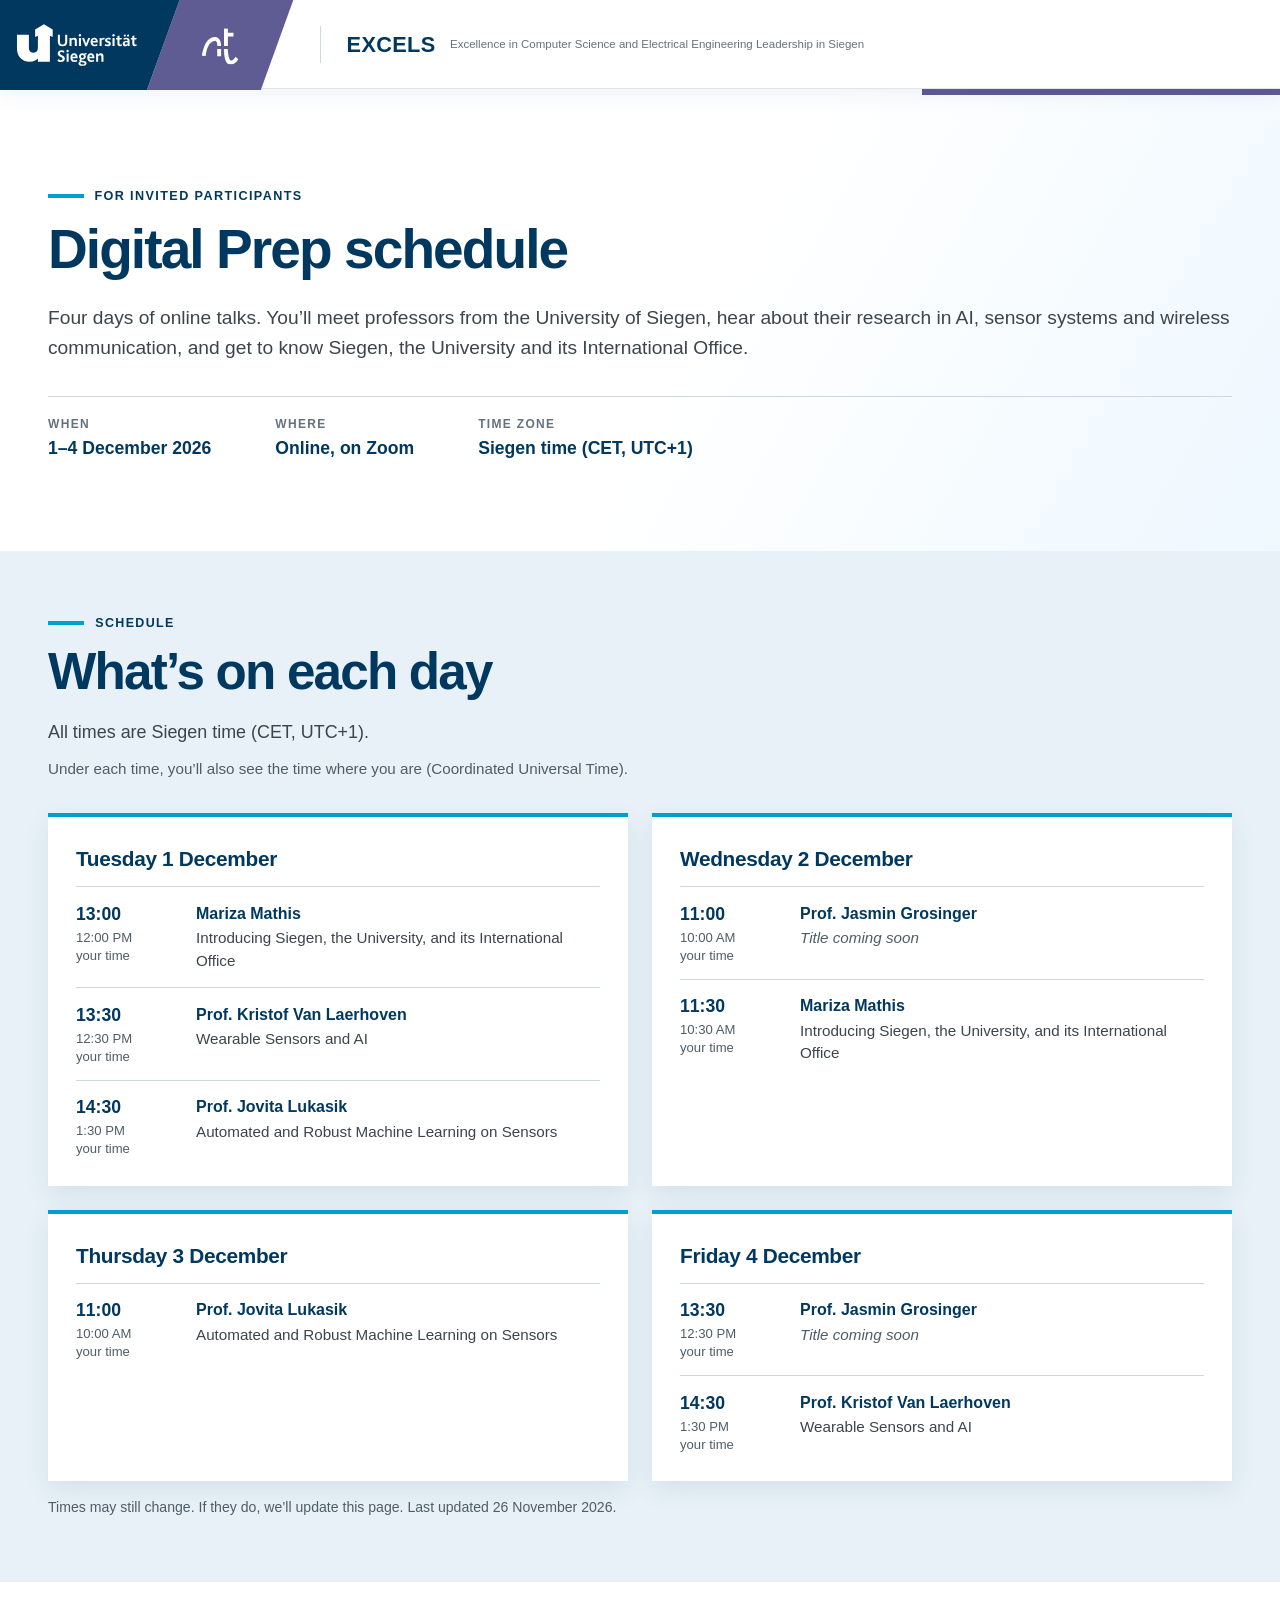
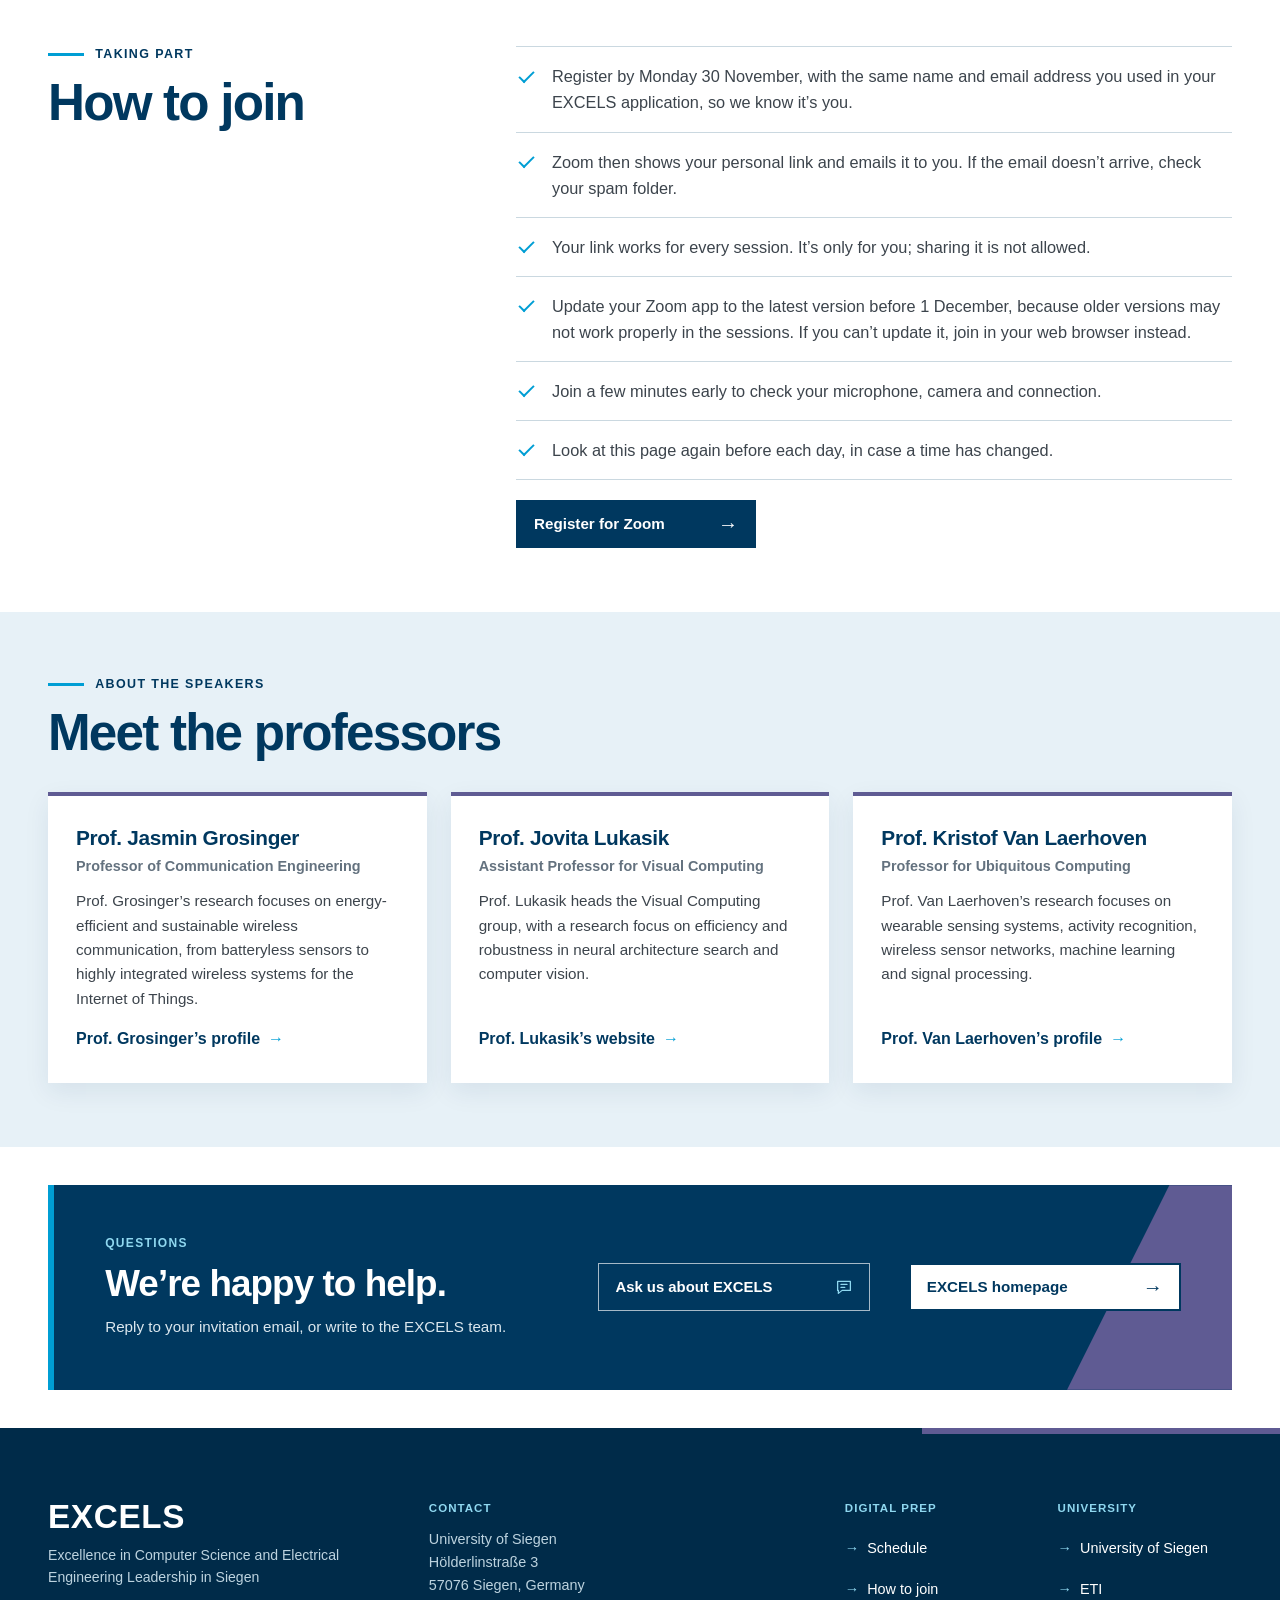
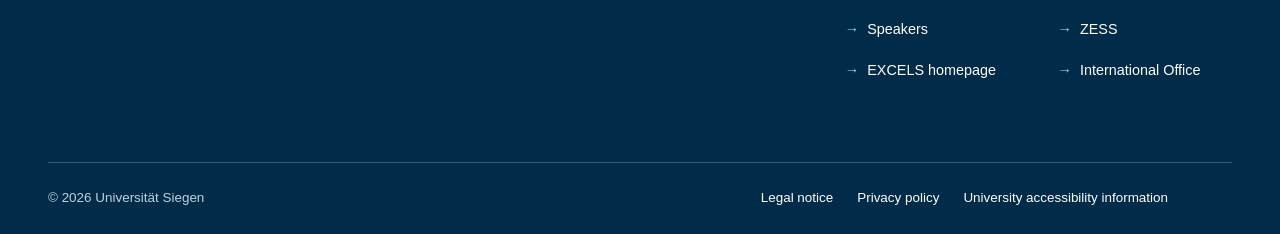
==== commit 43a30cf0: "content: open Zoom registration on the Digital Prep page Add the Zoom registration link. "How to joi" ====
--- a/digital-prep-2026/index.html
+++ b/digital-prep-2026/index.html
@@ -58,8 +58,6 @@
 				color: var(--uni-dark-blue);
 			}
 
-			.dp-hero-actions { margin-top: 1.75rem; }
-
 			.dp-schedule-section,
 			.dp-speakers-section { background: #e7f1f7; }
 
@@ -259,8 +257,8 @@
 			}
 		</style>
 	</head>
-	<body data-zoom-url="">
-		<!-- Paste the Zoom invite link into data-zoom-url above. Until then the page says the link will follow; once set, the Join on Zoom buttons appear. -->
+	<body data-zoom-url="https://uni-siegen.zoom-x.de/meeting/register/zuzE6WflSDGsY_x4pWPi6g">
+		<!-- Paste the Zoom registration link (shown on the meeting's page in Zoom) into data-zoom-url above. Until then the page says the link will follow; once set, the Register for Zoom button appears below the checklist. -->
 		<a class="skip-link" href="#main-content">Skip to main content</a>
 		<header class="site-header">
 			<div class="header-shell">
@@ -285,9 +283,6 @@
 						<div><dt>Where</dt><dd>Online, on Zoom</dd></div>
 						<div><dt>Time zone</dt><dd>Siegen time (CET, UTC+1)</dd></div>
 					</dl>
-					<div class="dp-hero-actions" data-zoom-ready hidden>
-						<a class="application-button application-button-primary" href="#joining" data-zoom-link><span>Join on Zoom</span><span class="application-button-arrow" aria-hidden="true">&rarr;</span></a>
-					</div>
 				</div>
 			</section>
 
@@ -323,7 +318,7 @@
 									<p class="dp-session-time"><time datetime="2026-12-01T14:30+01:00">14:30</time></p>
 									<div>
 										<p class="dp-speaker">Prof. Jovita Lukasik</p>
-										<p class="dp-talk dp-talk-pending">Title coming soon</p>
+										<p class="dp-talk">Automated and Robust Machine Learning on Sensors</p>
 									</div>
 								</li>
 							</ol>
@@ -354,7 +349,7 @@
 									<p class="dp-session-time"><time datetime="2026-12-03T11:00+01:00">11:00</time></p>
 									<div>
 										<p class="dp-speaker">Prof. Jovita Lukasik</p>
-										<p class="dp-talk dp-talk-pending">Title coming soon</p>
+										<p class="dp-talk">Automated and Robust Machine Learning on Sensors</p>
 									</div>
 								</li>
 							</ol>
@@ -380,7 +375,7 @@
 						</li>
 					</ol>
 
-					<p class="key-dates-updated">Times may still change. If they do, we&rsquo;ll update this page. Last updated <time datetime="2026-11-18">18 November 2026</time>.</p>
+					<p class="key-dates-updated">Times may still change. If they do, we&rsquo;ll update this page. Last updated <time datetime="2026-11-26">26 November 2026</time>.</p>
 				</div>
 			</section>
 
@@ -391,15 +386,18 @@
 						<h2 id="joining-title">How to join</h2>
 					</header>
 					<div class="dp-join-copy">
-						<p class="dp-zoom-pending" data-zoom-pending>We&rsquo;ll post the Zoom link here before the first session.</p>
-						<div data-zoom-ready hidden>
-							<a class="application-button application-button-primary" href="#joining" data-zoom-link><span>Join on Zoom</span><span class="application-button-arrow" aria-hidden="true">&rarr;</span></a>
-						</div>
 						<ul class="dp-checklist" role="list">
-							<li>It&rsquo;s the same Zoom link for every session. It is only for invited participants; sharing it is not allowed.</li>
+							<li>Register by Monday 30 November, with the same name and email address you used in your EXCELS application, so we know it&rsquo;s you.</li>
+							<li>Zoom then shows your personal link and emails it to you. If the email doesn&rsquo;t arrive, check your spam folder.</li>
+							<li>Your link works for every session. It&rsquo;s only for you; sharing it is not allowed.</li>
+							<li>Update your Zoom app to the latest version before 1 December, because older versions may not work properly in the sessions. If you can&rsquo;t update it, join in your web browser instead.</li>
 							<li>Join a few minutes early to check your microphone, camera and connection.</li>
 							<li>Look at this page again before each day, in case a time has changed.</li>
 						</ul>
+						<p class="dp-zoom-pending" data-zoom-pending>We&rsquo;ll post the Zoom registration link here before the first session.</p>
+						<div data-zoom-ready hidden>
+							<a class="application-button application-button-primary" href="#joining" data-zoom-link><span>Register for Zoom</span><span class="application-button-arrow" aria-hidden="true">&rarr;</span></a>
+						</div>
 					</div>
 				</div>
 			</section>
@@ -503,7 +501,7 @@
 		</a>
 
 		<script>
-			// Shows the Join on Zoom buttons once data-zoom-url on <body> holds the invite link.
+			// Shows the Register for Zoom button once data-zoom-url on <body> holds the registration link.
 			(() => {
 				const zoomUrl = document.body.dataset.zoomUrl?.trim();
 
--- a/style.css
+++ b/style.css
@@ -44,6 +44,8 @@
 a { color: inherit; text-decoration: none; }
 p { margin: 0; }
 
+/* Text fills the full width of its column: no width limits and no wrapping rules on text. */
+
 a:focus-visible,
 button:focus-visible,
 summary:focus-visible,
@@ -128,8 +130,9 @@
 
 .project-brand {
 	display: grid;
-	grid-template-columns: auto minmax(0, 22rem);
-	align-items: center;
+	grid-template-columns: auto minmax(0, max-content);
+	align-items: center;
+	justify-self: start;
 	gap: 0.9rem;
 	min-width: 0;
 	padding-left: clamp(1rem, 2vw, 1.75rem);
@@ -238,8 +241,6 @@
 	margin-inline: auto;
 }
 
-.hero-content { max-width: 43rem; }
-
 .hero-eyebrow {
 	display: inline-flex;
 	align-items: center;
@@ -271,7 +272,6 @@
 }
 
 .hero-lead {
-	max-width: 40rem;
 	margin: 1.6rem 0 0;
 	font-size: clamp(1.05rem, 1.5vw, 1.22rem);
 	line-height: 1.6;
@@ -461,10 +461,6 @@
 	margin-inline: auto;
 }
 
-.section-heading {
-	max-width: 48rem;
-}
-
 .section-eyebrow {
 	display: flex;
 	align-items: center;
@@ -502,7 +498,6 @@
 }
 
 .section-lead {
-	max-width: 46rem;
 	margin-top: 1.25rem;
 	font-size: clamp(1.04rem, 1.4vw, 1.18rem);
 	line-height: 1.65;
@@ -592,7 +587,6 @@
 
 /* Eligibility */
 
-.eligibility-section h2 { max-width: 18ch; }
 
 .eligibility-layout {
 	display: grid;
@@ -890,11 +884,9 @@
 }
 
 .zess-research-intro {
-	max-width: 76rem;
 	margin-top: 1.25rem;
 	font-size: clamp(1.04rem, 1.4vw, 1.18rem);
 	line-height: 1.55;
-	text-wrap: pretty;
 	color: var(--uni-text);
 }
 
@@ -929,7 +921,6 @@
 	font-size: clamp(1.25rem, 2vw, 1.5rem);
 	line-height: 1.15;
 	letter-spacing: -0.02em;
-	text-wrap: balance;
 	color: var(--uni-dark-blue);
 }
 
@@ -1060,7 +1051,6 @@
 .siegen-link-panel {
 	min-width: 0;
 	width: 100%;
-	max-width: 29rem;
 }
 
 .siegen-link-panel h3 {
@@ -1119,7 +1109,6 @@
 }
 
 .student-support-lead {
-	max-width: 43rem;
 	margin-top: 1.35rem;
 }
 
@@ -1148,7 +1137,6 @@
 
 .application-checklist-block { margin-top: var(--section-major-gap); }
 
-.application-subheading { max-width: 58rem; }
 .application-subheading .panel-kicker { color: var(--uni-dark-blue); }
 
 .application-subheading h3 {
@@ -1200,7 +1188,6 @@
 	font-size: clamp(1.08rem, 1.55vw, 1.3rem);
 	line-height: 1.15;
 	letter-spacing: -0.02em;
-	text-wrap: balance;
 	color: var(--uni-dark-blue);
 }
 
@@ -1419,7 +1406,6 @@
 }
 
 .key-date-copy p {
-	max-width: 53rem;
 	margin: 0.35rem 0 0;
 	font-size: 0.92rem;
 	line-height: 1.5;
@@ -1789,7 +1775,6 @@
 	margin-top: 0.75rem;
 	font-size: 0.88rem;
 	line-height: 1.55;
-	text-wrap: balance;
 	color: #bcd3df;
 }
 
@@ -2011,24 +1996,19 @@
 
 @media (max-width: 980px) {
 	.hero-shell { grid-template-columns: 1fr; gap: 3.25rem; }
-	.hero-content { max-width: 47rem; }
 	.hero-media { max-width: 47rem; margin-top: 0; }
-	.hero-lead { max-width: none; }
 	.hero-glance { margin-left: clamp(1rem, 5vw, 2.25rem); }
 	.eligibility-layout { grid-template-columns: 1fr; }
 	.outreach-panel { width: 100%; max-width: 36rem; justify-self: center; }
 	.zess-story-grid { grid-template-columns: repeat(2, minmax(0, 1fr)); }
 	.zess-research-cards { grid-template-columns: repeat(2, minmax(0, 1fr)); }
 	.siegen-experience-grid { grid-template-columns: 1fr; gap: 2.5rem; }
-	.siegen-experience-lead { max-width: 46rem; }
-	.siegen-link-panel,
 	.siegen-city-media { max-width: 44rem; }
 	.siegen-city-media { justify-self: start; }
 	.student-support-layout { grid-template-columns: 1fr; grid-template-areas: "copy" "visual"; gap: 3rem; }
-	.student-support-lead,
 	.student-support-media { width: 100%; max-width: 44rem; }
 	.application-materials-layout { grid-template-columns: 1fr; }
-	.application-ready-card { width: min(100%, 38rem); }
+	.application-ready-card { width: 100%; }
 	.masters-admission-note { grid-template-columns: 1fr; }
 	.key-dates-list li { grid-template-columns: 3.1rem minmax(11rem, 12.5rem) minmax(0, 1fr); column-gap: 1.5rem; }
 	.site-footer-main { grid-template-columns: minmax(0, 1fr) minmax(0, 1.2fr); }
